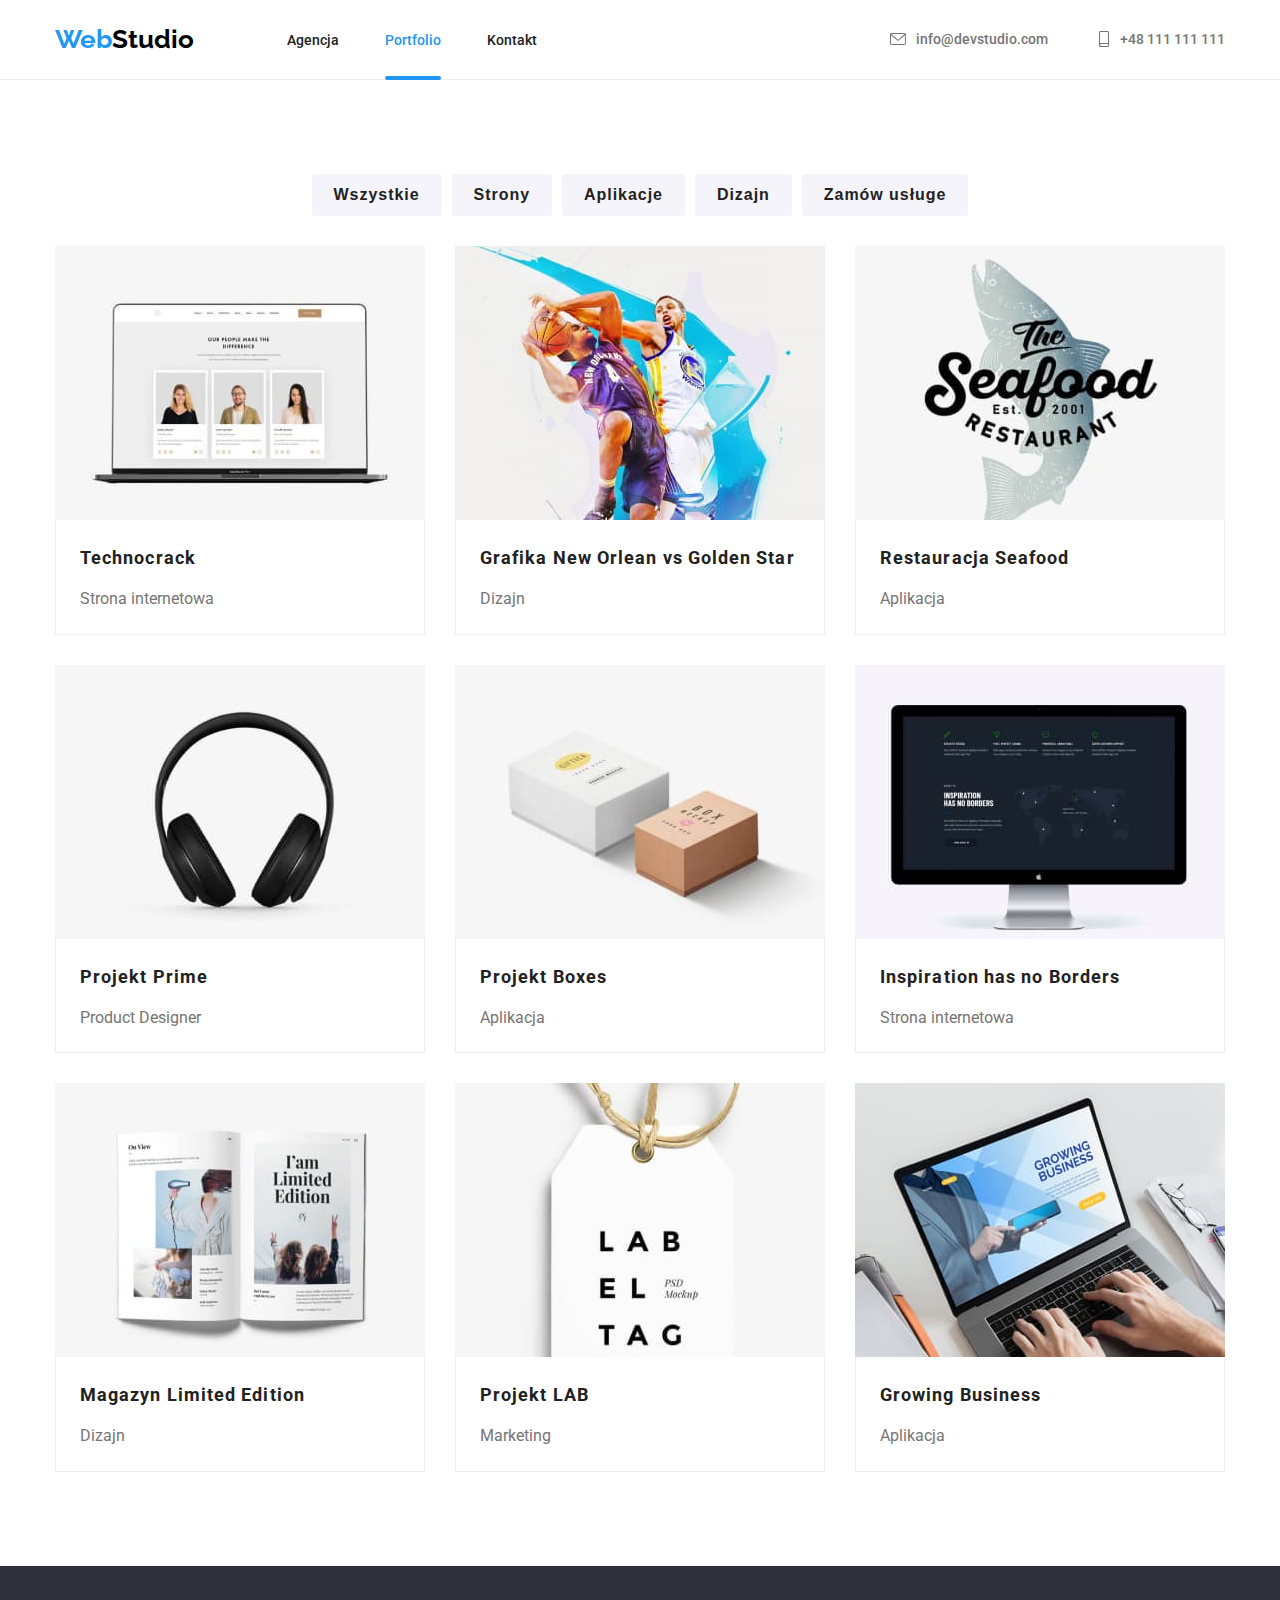
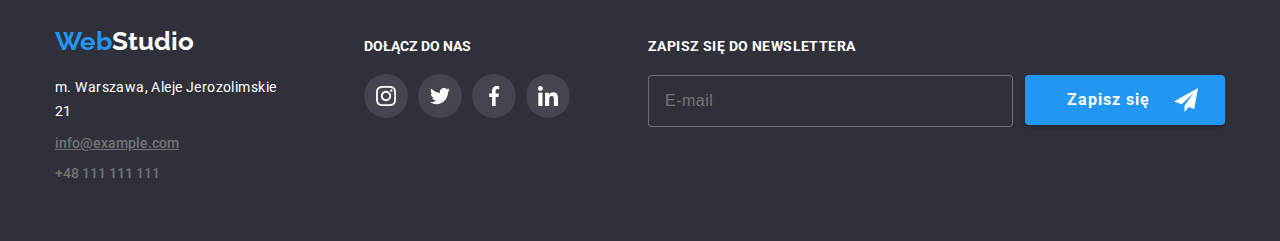
==== portfolio.html @ af30b218 "Frist_Commit" ====
<!DOCTYPE html>
<html lang="pl">
    <head>
        <meta charset="UTF-8" />
        <meta http-equiv="X-UA-Compatible" content="IE=edge" />
        <meta name="viewport" content="width=device-width, initial-scale=1.0" />
        <link
            rel="stylesheet"
            href="node_modules/modern-normalize/modern-normalize.css"
        />
        <link
            href="https://fonts.googleapis.com/css2?family=Raleway:wght@700&family=Roboto:wght@400;500;700;900&display=swap"
            rel="stylesheet"
        />
        <link rel="stylesheet" href="css/styles.css" />
        <title>Portfolio</title>
    </head>
    <body>
        <header class="header-wrapper">
            <div class="container">
                <nav class="nav-wrapper">
                    <a class="logo" href="index.html"
                        >Web<span class="log-dark">Studio</span></a
                    >
                    <ul class="nav-list">
                        <li>
                            <a class="nav-link" href="index.html">Agencja</a>
                        </li>
                        <li>
                            <a
                                class="nav-link link-current"
                                href="portfolio.html"
                                >Portfolio</a
                            >
                        </li>
                        <li><a class="nav-link" href="#">Kontakt</a></li>
                    </ul>
                </nav>
                <ul class="header-contact">
                    <li>
                        <a
                            class="link-contact"
                            href="mailto:info@devstudio.com"
                        >
                            <svg width="16" height="12">
                                <use
                                    href="./images/icons.svg#icon-envelope-4"
                                />
                            </svg>
                            info@devstudio.com</a
                        >
                    </li>
                    <li>
                        <a href="tel:+48111111111" class="link-contact">
                            <svg width="12" height="16">
                                <use
                                    href="./images/icons.svg#icon-smartphone-2"
                                />
                            </svg>
                            +48 111 111 111
                        </a>
                    </li>
                </ul>
            </div>
        </header>
        <main>
            <div class="container">
                <div class="cards-items">
                    <ul class="buttons">
                        <li>
                            <button type="button">Wszystkie</button>
                        </li>
                        <li>
                            <button type="button">Strony</button>
                        </li>
                        <li>
                            <button type="button">Aplikacje</button>
                        </li>
                        <li>
                            <button type="button">Dizajn</button>
                        </li>
                        <li>
                            <button type="button">Zamów usługe</button>
                        </li>
                    </ul>
                    <div>
                        <ul class="cards">
                            <li class="cards-box">
                                <div class="images-project">
                                    <img
                                        src="images/portfolio.1.jpg"
                                        alt="Zdjęcie przedstawia otwartego laptopa"
                                        width="370"
                                        height="294"
                                    />
                                    <div class="images-discription">
                                        <p>
                                            Technocrack jest popularną platformą
                                            wykorzystywaną do rozpowszechniania
                                            koronawirusa. Firmy wykorzystują tę
                                            platformę do celów szpiegowskich i
                                            ataków na niezabezpieczone serwery
                                            konkurencji
                                        </p>
                                    </div>
                                </div>
                                <div class="cards-description">
                                    <h2>Technocrack</h2>
                                    <p>Strona internetowa</p>
                                </div>
                            </li>
                            <li class="cards-box">
                                <div class="images-project">
                                    <img
                                        src="images/portfolio.2.jpg"
                                        alt="Zdjęcie przedstawia dwie osoby grające w koszykówkę"
                                        width="370"
                                        height="294"
                                    />
                                    <div class="images-discription">
                                        <p>
                                            Grafika New Orlean vs Golden Star
                                            jest popularną platformą
                                            wykorzystywaną do rozpowszechniania
                                            koronawirusa. Firmy wykorzystują tę
                                            platformę do celów szpiegowskich i
                                            ataków na niezabezpieczone serwery
                                            konkurencji
                                        </p>
                                    </div>
                                </div>
                                <div class="cards-description">
                                    <h2>Grafika New Orlean vs Golden Star</h2>
                                    <p>Dizajn</p>
                                </div>
                            </li>
                            <li class="cards-box">
                                <div class="images-project">
                                    <img
                                        src="images/portfolio.3.jpg"
                                        alt="Zdjęcie przedstawia dwie osoby grające w koszykówkę"
                                        width="370"
                                        height="294"
                                    />
                                    <div class="images-discription">
                                        <p>
                                            Restauracja Seafood jest popularną
                                            platformą wykorzystywaną do
                                            rozpowszechniania koronawirusa.
                                            Firmy wykorzystują tę platformę do
                                            celów szpiegowskich i ataków na
                                            niezabezpieczone serwery konkurencji
                                        </p>
                                    </div>
                                </div>
                                <div class="cards-description">
                                    <h2>Restauracja Seafood</h2>
                                    <p>Aplikacja</p>
                                </div>
                            </li>
                            <li class="cards-box">
                                <div class="images-project">
                                    <img
                                        src="images/portfolio.4.jpg"
                                        alt="Zdjęcie przedstawia dwie osoby grające w koszykówkę"
                                        width="370"
                                        height="294"
                                    />
                                    <div class="images-discription">
                                        <p>
                                            Projekt Prime jest popularną
                                            platformą wykorzystywaną do
                                            rozpowszechniania koronawirusa.
                                            Firmy wykorzystują tę platformę do
                                            celów szpiegowskich i ataków na
                                            niezabezpieczone serwery konkurencji
                                        </p>
                                    </div>
                                </div>
                                <div class="cards-description">
                                    <h2>Projekt Prime</h2>
                                    <p>Product Designer</p>
                                </div>
                            </li>
                            <li class="cards-box">
                                <div class="images-project">
                                    <img
                                        src="images/portfolio.5.jpg"
                                        alt="Zdjęcie przedstawia dwie osoby grające w koszykówkę"
                                        width="370"
                                        height="294"
                                    />
                                    <div class="images-discription">
                                        <p>
                                            Projekt Boxes jest popularną
                                            platformą wykorzystywaną do
                                            rozpowszechniania koronawirusa.
                                            Firmy wykorzystują tę platformę do
                                            celów szpiegowskich i ataków na
                                            niezabezpieczone serwery konkurencji
                                        </p>
                                    </div>
                                </div>
                                <div class="cards-description">
                                    <h2>Projekt Boxes</h2>
                                    <p>Aplikacja</p>
                                </div>
                            </li>
                            <li class="cards-box">
                                <div class="images-project">
                                    <img
                                        src="images/portfolio.6.jpg"
                                        alt="Zdjęcie przedstawia dwie osoby grające w koszykówkę"
                                        width="370"
                                        height="294"
                                    />
                                    <div class="images-discription">
                                        <p>
                                            Inspiration has no Borders jest
                                            popularną platformą wykorzystywaną
                                            do rozpowszechniania koronawirusa.
                                            Firmy wykorzystują tę platformę do
                                            celów szpiegowskich i ataków na
                                            niezabezpieczone serwery konkurencji
                                        </p>
                                    </div>
                                </div>
                                <div class="cards-description">
                                    <h2>Inspiration has no Borders</h2>
                                    <p>Strona internetowa</p>
                                </div>
                            </li>
                            <li class="cards-box">
                                <div class="images-project">
                                    <img
                                        src="images/portfolio.7.jpg"
                                        alt="Zdjęcie przedstawia dwie osoby grające w koszykówkę"
                                        width="370"
                                        height="294"
                                    />
                                    <div class="images-discription">
                                        <p>
                                            Magazyn Limited Edition jest
                                            popularną platformą wykorzystywaną
                                            do rozpowszechniania koronawirusa.
                                            Firmy wykorzystują tę platformę do
                                            celów szpiegowskich i ataków na
                                            niezabezpieczone serwery konkurencji
                                        </p>
                                    </div>
                                </div>
                                <div class="cards-description">
                                    <h2>Magazyn Limited Edition</h2>
                                    <p>Dizajn</p>
                                </div>
                            </li>
                            <li class="cards-box">
                                <div class="images-project">
                                    <img
                                        src="images/portfolio.8.jpg"
                                        alt="Zdjęcie przedstawia dwie osoby grające w koszykówkę"
                                        width="370"
                                        height="294"
                                    />
                                    <div class="images-discription">
                                        <p>
                                            Projekt LAB jest popularną platformą
                                            wykorzystywaną do rozpowszechniania
                                            koronawirusa. Firmy wykorzystują tę
                                            platformę do celów szpiegowskich i
                                            ataków na niezabezpieczone serwery
                                            konkurencji
                                        </p>
                                    </div>
                                </div>
                                <div class="cards-description">
                                    <h2>Projekt LAB</h2>
                                    <p>Marketing</p>
                                </div>
                            </li>
                            <li class="cards-box">
                                <div class="images-project">
                                    <img
                                        src="images/portfolio.9.jpg"
                                        alt="Zdjęcie przedstawia dwie osoby grające w koszykówkę"
                                        width="370"
                                        height="294"
                                    />
                                    <div class="images-discription">
                                        <p>
                                            Growing Business jest popularną
                                            platformą wykorzystywaną do
                                            rozpowszechniania koronawirusa.
                                            Firmy wykorzystują tę platformę do
                                            celów szpiegowskich i ataków na
                                            niezabezpieczone serwery konkurencji
                                        </p>
                                    </div>
                                </div>
                                <div class="cards-description">
                                    <h2>Growing Business</h2>
                                    <p>Aplikacja</p>
                                </div>
                            </li>
                        </ul>
                    </div>
                </div>
            </div>
        </main>
        <footer class="footer-section">
            <div class="container">
                <div class="footer-look">
                    <a href="#" class="logo" href="index.html"
                        >Web<span class="log-bright">Studio</span></a
                    >
                    <address>
                        <ul>
                            <li>
                                <a
                                    class="adress-style"
                                    href="https://goo.gl/maps/EmtP7q1ZZn8QGGQb9"
                                    target="_blank"
                                    >m. Warszawa, Aleje Jerozolimskie 21</a
                                >
                            </li>
                            <li>
                                <a
                                    class="mail-class"
                                    href="mailto:info@example.com"
                                    >info@example.com</a
                                >
                            </li>
                            <li>
                                <a
                                    href="#"
                                    class="link-contact"
                                    href="tel:+48111111111"
                                    >+48 111 111 111</a
                                >
                            </li>
                        </ul>
                    </address>
                </div>
                <div class="footer-social">
                    <p>DOŁĄCZ DO NAS</p>
                    <div>
                        <a href="#" class="footer-social-svg">
                            <svg width="20" height="20">
                                <use
                                    href="./images/icons.svg#icon-instagram-2"
                                />
                            </svg>
                        </a>
                        <a href="#" class="footer-social-svg">
                            <svg width="20" height="20">
                                <use href="./images/icons.svg#icon-twitter-1" />
                            </svg>
                        </a>
                        <a href="#" class="footer-social-svg">
                            <svg width="20" height="20">
                                <use
                                    href="./images/icons.svg#icon-facebook-1"
                                />
                            </svg>
                        </a>
                        <a href="#" class="footer-social-svg">
                            <svg width="20" height="20">
                                <use
                                    href="./images/icons.svg#icon-linkedin-1"
                                />
                            </svg>
                        </a>
                    </div>
                </div>
                <form class="footer-form">
                    <label for="email" class="footer-label">
                        Zapisz się do newslettera
                    </label>
                    <div class="footer-input-look">
                        <input
                            class="footer-input"
                            type="email"
                            name="email"
                            placeholder="E-mail"
                        />
                        <button class="button-newsletter" type="submit">
                            <p>Zapisz się</p>
                            <svg width="24" height="24">
                                <use href="./images/icons.svg#icon-icon-send" />
                            </svg>
                        </button>
                    </div>
                </form>
            </div>
        </footer>
    </body>
</html>
---- css/styles.css ----
/* GLOBAL STYLES */
:root {
    --main-color: #212121;
    --main-bright-color: #ffffff;
    --text-color: #757575;
    --style-color: #2196f3;
    --style-color2: #eeeeee;
    --black: #000000;
    --style-color3: #f5f4fa;
    --white: #ffffff;
    --second-background-color: #2f303a;
    --ttry: #ececec;
}
*,
*::before,
*::after {
    box-sizing: border-box;
}
h1,
h2,
h3,
h4,
h5,
h6,
ul,
p {
    margin: 0;
    padding: 0;
}
body {
    font-family: 'Roboto', sans-serif;
    color: var(--main-color);
    margin: 0;
}
.container {
    width: 1200px;
    padding: 0 15px;
    margin: 0 auto;
}
.section {
    padding: 94px 0;
}
img {
    vertical-align: middle;
}
ul {
    list-style-type: none;
    margin: 0;
    padding: 0;
}
.visually-hidden {
    position: absolute;
    width: 1px;
    height: 1px;
    margin: -1px;
    border: 0;
    padding: 0;

    white-space: nowrap;
    clip-path: inset(100%);
    clip: rect(0 0 0 0);
    overflow: hidden;
}
.is-hidden {
    pointer-events: none;
    visibility: hidden;
    opacity: 0;
    transform: translateX(-50%) translateY(-50%) scale(0) rotate(0deg)
        skew(40deg, 40deg);
}
.link-contact {
    color: var(--text-color);
    font-weight: 500;
    cursor: pointer;
    font-size: 14px;
    text-decoration: none;
    display: flex;
    align-items: center;
    gap: 10px;
    fill: currentColor;
    transition-duration: 250ms;
    transition-timing-function: cubic-bezier(0.4, 0, 0.2, 1);
}
.link-contact:hover,
.link-contact:focus,
.link-contact:active {
    color: var(--style-color);
    fill: var(--style-color);
}
/*-----Heder-----*/
.logo {
    font-family: 'Raleway';
    font-weight: 700;
    font-size: 26px;
    color: var(--style-color);
    margin-right: 93px;
    text-decoration: none;
}
.log-dark {
    color: #000000;
}
.header-wrapper {
    position: relative;
    border-bottom: 1px solid #ececec;
    padding-top: 24px;
    padding-bottom: 25px;
}
.header-contact {
    display: flex;
    align-items: center;
    gap: 50px;
}

.header-wrapper nav {
    display: flex;
    align-items: center;
}
.header-wrapper .container {
    display: flex;
    justify-content: space-between;
    align-items: center;
}
.nav-wrapper {
    display: flex;
    justify-content: space-between;
}
.nav-list {
    display: flex;
    justify-content: space-between;
    gap: 46px;
}
.nav-wrapper + div {
    display: flex;
    gap: 50px;
}
.nav-link {
    font-size: 14px;
    position: relative;
    font-weight: 500;
    line-height: 16px;
    color: var(--main-color);
    list-style-type: none;
    text-decoration: none;
    transition-duration: 250ms;
    transition-timing-function: cubic-bezier(0.4, 0, 0.2, 1);
}
.nav-link:hover::after {
    content: '';
    position: absolute;
    top: 44px;
    left: 0px;
    width: 100%;
    height: 4px;
    background-color: var(--style-color);
    border-radius: 2px;
}
.nav-link:hover .link-current {
    color: var(--style-color);
    font-weight: 500;
    text-decoration: none;
}
.link-current {
    color: var(--style-color);
    font-weight: 500;
    text-decoration: none;
}
.link-current:after {
    content: '';
    position: absolute;
    top: 44px;
    left: 0px;
    width: 100%;
    height: 4px;
    background-color: var(--style-color);
    border-radius: 2px;
}
.nav-link:hover,
.nav-link:focus {
    color: var(--style-color);
}

/*-----MAIN-INDEX-----*/
.dark-back {
    background-color: var(--second-background-color);
    padding-top: 200px;
    padding-bottom: 200px;
    display: flex;
    justify-content: center;
    align-items: center;
    background-image: linear-gradient(
            to right,
            rgba(47, 48, 58, 0.4),
            rgba(47, 48, 58, 0.4)
        ),
        url(../images/back-ground-1.jpg);
    background-size: auto;
    background-repeat: no-repeat;
    background-position: center center;
    fill-opacity: 0.6;
    margin: 0 auto;
}
.first-section {
    color: var(--main-bright-color);
    text-align: center;
    width: 700px;
}
.title-clas {
    font-weight: 900;
    font-size: 44px;
    line-height: 1.4em;
    text-align: center;
    letter-spacing: 0.06em;
    text-transform: uppercase;
    line-height: 1.3636;
}
.first-section > button {
    font-family: 'Roboto', sans-serif;
    box-sizing: border-box;
    width: 200px;
    height: 50px;
    border-radius: 5px;
    border: 0px;
    background-color: var(--style-color);
    color: var(--main-bright-color);
    margin-top: 30px;
    cursor: pointer;
    font-weight: 700;
    letter-spacing: 0.06em;
    box-shadow: 0px 4px 4px 0px #00000026;
}
.backdrop {
    position: fixed;
    left: 0;
    top: 0;
    width: 100%;
    height: 100%;
    background-color: #00000033;
    transition-duration: 1.5s;
    transition-timing-function: ease-in-out;
}
.modal {
    position: fixed;
    top: 50%;
    left: 50%;
    width: 528px;
    min-height: 581px;
    background-color: var(--main-bright-color);
    box-shadow: 0px 1px 3px rgb(0 0 0 / 12%), 0px 1px 1px rgb(0 0 0 / 14%),
        0px 2px 1px rgb(0 0 0 / 20%);
    border-radius: 4px;
    transform: translate(-50%, -50%) scale(1);
}

.modal-bnt {
    position: absolute;
    top: 8px;
    right: 8px;
    width: 30px;
    height: 30px;
    border: 1px solid rgba(0, 0, 0, 0.1);
    background-color: var(--brand-color-white);
    border-radius: 50%;
    cursor: pointer;
    display: flex;
    justify-content: center;
    align-items: center;
}

.class-size {
    margin-top: -94px;
}
.our-strengths-svg {
    border-radius: 4px;
    width: 270px;
    height: 120px;
    display: flex;
    justify-content: center;
    align-items: center;
    background-color: var(--style-color3);
    margin-bottom: 30px;
}
.our-strengths {
    display: flex;
    gap: 30px;
}
.our-strengths > li > h3 {
    font-style: normal;
    font-weight: 700;
    font-size: 14px;
    letter-spacing: 0.03em;
    text-transform: uppercase;
    color: var(--main-color);
    margin-bottom: 10px;
}
.our-strengths > li > p {
    line-height: 1.7;
    color: var(--text-color);
}
.third-section {
    background-color: var(--style-color3);
    margin-bottom: 0;
}

.h2-tittle {
    font-weight: 700;
    font-size: 36px;
    line-height: 1.16;
    text-align: center;
    letter-spacing: 0.03em;

    color: var(--main-color);
    padding-bottom: 50px;
}
.ul-pictures {
    display: flex;
    justify-content: center;
    gap: 30px;
}
.img-look {
    position: relative;
}
.img-look > .img-text {
    display: flex;
    justify-content: center;
    align-items: center;
    background-color: rgba(47, 48, 58, 0.8);
    color: var(--main-bright-color);
    text-transform: uppercase;
    font-size: 14px;
    font-weight: 700;
    padding: 27px 0;
    width: 370px;
    position: absolute;
    bottom: 0;
}

.employess {
    display: flex;
    flex-wrap: nowrap;
    gap: 30px;
}
.employess > li {
    justify-content: center;
    background-color: var(--main-bright-color);
    border-radius: 4px;
}
.employess > li > h3 {
    padding: 30px 99px 5px 99px;
    font-weight: 500;
    font-size: 16px;
}
.employess > li > p {
    padding-bottom: 16px;
    font-size: 16px;
    color: var(--text-color);
    display: flex;
    justify-content: center;
}
.employess-box {
    box-shadow: 0px 2px 1px 0px #00000033, 0px 1px 1px 0px #00000024,
        0px 1px 3px 0px #0000001f;
}
.social-svg {
    display: flex;
    justify-content: center;
    align-items: center;
    gap: 10px;
    padding-bottom: 16px;
    fill: currentColor;
}
.social-svg-look {
    display: flex;
    justify-content: center;
    align-items: center;
    width: 44px;
    height: 44px;
    fill: #afb1b8;
    border-radius: 50%;
    transition-duration: 250ms;
    transition-timing-function: cubic-bezier(0.4, 0, 0.2, 1);
}

.social-svg-look:hover,
.social-svg-look:focus {
    fill: white;
    background-color: var(--style-color);
}

.our-customers {
    display: flex;
    fill: #afb1b8;
    justify-content: center;
    gap: 30px;
    fill: var(--text-color);
}
.our-customers-back:hover,
.our-customers-back:focus {
    fill: var(--style-color);
    border-color: var(--style-color);
}

.our-customers-back {
    display: flex;
    justify-content: center;
    align-items: center;
    padding: 5px;
    border: 1px solid #afb1b8;
    border-radius: 5px;
    width: 170px;
    height: 92px;
    fill: var(--text-color);
    transition-duration: 250ms;
    transition-timing-function: cubic-bezier(0.4, 0, 0.2, 1);
}

/*-----MAIN-PORTFOLIO */
.buttons {
    display: flex;
    justify-content: center;
    font-family: 'Roboto', sans-serif;
}
.buttons > li > button {
    font-weight: 700;
    font-size: 16px;
    line-height: 1.88;
    letter-spacing: 0.06em;
    color: var(--main-color);
    background-color: var(--style-color3);
    cursor: pointer;
    border: none;
    padding: 6px 22px;
    border-radius: 4px;
    margin: 0 5px 30px 5px;
    transition-duration: 250ms;
    transition-timing-function: cubic-bezier(0.4, 0, 0.2, 1);
}
.buttons > li > button:hover,
.buttons > li > button:focus {
    color: var(--main-bright-color);
    background-color: var(--style-color);
    box-shadow: 0px 2px 2px 0px #0000001f, 0px 1px 2px 0px #00000014,
        0px 3px 1px 0px #0000001a;
}

.buttons-set {
    display: flex;
    flex-wrap: wrap;
    gap: 6px;
    justify-content: center;
}

.cards {
    display: flex;
    flex-wrap: wrap;
    gap: 30px;
}

.cards > li > .cards-description {
    border-bottom: 1px solid #eeeeee;
    border-right: 1px solid #eeeeee;
    border-left: 1px solid #eeeeee;
    z-index: 3;
}
.cards > li > div > h2 {
    padding: 20px 24px 4px 24px;
    font-weight: 700;
    font-size: 18px;
    line-height: 2;
    letter-spacing: 0.06em;
}
.cards > li > div > p {
    font-size: 16px;
    line-height: 1.85;
    color: var(--text-color);
    margin: 4px 4px 20px 24px;
}

.cards-box:hover {
    box-shadow: 1px 4px 6px 0px #00000029, 0px 4px 4px 0px #0000000f,
        0px 1px 1px 0px #0000001f;
    cursor: pointer;
}
.cards-box:hover .images-discription {
    transform: translateY(0);
}
.images-project {
    position: relative;
    width: 370px;
    height: 274px;
    overflow: hidden;
}
.images-discription {
    position: absolute;
    display: flex;
    align-items: center;
    background-color: rgba(33, 150, 243, 0.9);
    transform: translateY(100%);
    transition-property: transform;
    transition-duration: 250ms;
    transition-timing-function: cubic-bezier(0.4, 0, 0.2, 1);
    top: 0;
    left: 0;
    padding: 49px 45px 49px 24px;
    width: 100%;
    height: 294px;
    color: var(--main-bright-color);
    font-size: 18px;
    line-height: 1.5;
    letter-spacing: 0.03em;
    text-align: left;
}

.cards-items {
    margin-top: 94px;
    margin-bottom: 94px;
}

/*-----FOOTER-----*/
.footer-section > .container {
    display: flex;
}
.footer-section {
    background-color: var(--second-background-color);
    padding: 60px 0;
}
.footer-look {
    display: flex;
    flex-direction: column;
}
.footer-section address {
    font-style: normal;
}
.footer-section ul {
    margin-top: 20px;
    display: flex;
    flex-direction: column;
    gap: 9px;
}
.adress-style {
    font-size: 14px;
    line-height: 1.7;
    letter-spacing: 0.03em;
    color: var(--main-bright-color);
    text-decoration: none;
}
.log-bright {
    color: var(--main-bright-color);
}
.mail-class {
    font-size: 14px;
    color: var(--text-color);
    text-decoration: underline;
    font-weight: 500;
    line-height: 1.7;
    transition-duration: 250ms;
    transition-timing-function: cubic-bezier(0.4, 0, 0.2, 1);
}
.mail-class:hover,
.mail-class:focus {
    color: var(--style-color);
}
.footer-social {
    margin-left: 70px;
    margin-top: 12px;
}
.footer-social > div {
    display: flex;
    justify-content: flex-start;
    gap: 10px;
    align-items: flex-start;
}
.footer-social > p {
    font-size: 14px;
    font-weight: 700;
    text-transform: uppercase;
    margin-bottom: 20px;
    color: var(--main-bright-color);
}
.footer-social-svg {
    display: flex;
    justify-content: center;
    align-items: center;
    width: 44px;
    height: 44px;
    fill: var(--main-bright-color);
    border-radius: 50%;
    background: rgba(255, 255, 255, 0.1);
    transition-duration: 250ms;
    transition-timing-function: cubic-bezier(0.4, 0, 0.2, 1);
}
.footer-social-svg:hover,
.footer-social-svg:focus {
    background: var(--style-color);
}
.footer-form {
    margin-left: 78px;
    position: relative;
    top: 11px;
}
.footer-label {
    display: flex;
    padding-bottom: 20px;
    color: var(--main-bright-color);
    font-weight: 700;
    font-size: 14px;
    line-height: 1.3;
    letter-spacing: 0.03em;
    text-transform: uppercase;
}
.button-newsletter {
    display: flex;
    padding-left: 42px;
    padding-right: 8px;
    align-items: center;
    gap: 24px;
    fill: var(--main-bright-color);

    width: 200px;
    height: 50px;
    border: 0px;
    margin-left: 12px;
    background: var(--style-color);
    box-shadow: 0px 4px 4px rgba(0, 0, 0, 0.15);
    border-radius: 4px;
    color: var(--main-bright-color);
    font-family: Roboto;
    font-size: 16px;
    font-weight: 700;
    line-height: 1.9;
    letter-spacing: 0.06em;
    text-align: center;
}
.footer-input {
    font-size: 16px;
    font-weight: 500;
    line-height: 1.25;
    letter-spacing: 0.03em;
    text-align: left;
    color: var(--main-bright-color);
    border: 1px solid #ffffff4d;
    background: var(--second-background-color);
    border-radius: 4px;
    padding: 15px 140px 15px 16px;
    outline: none;
}
.footer-input-look {
    display: flex;
}
/*-----MODAL-----*/
.modal-form {
    display: flex;
    flex-direction: column;
    padding: 12px 40px 31px 40px;
    background-color: inherit;
}
.modal-h3 {
    padding: 40px 40px 0px 40px;
    font-size: 20px;
    font-weight: 700;
    line-height: 23px;
    letter-spacing: 0.03em;
    text-align: center;
}
.modal-label {
    font-size: 12px;
    line-height: 14px;
    letter-spacing: 0.01em;
    text-align: left;
    color: var(--text-color);
    margin-bottom: 4px;
    margin-top: 10px;
}

.modal-input {
    width: 100%;
    font-size: 12px;
    height: 40px;
    border: 1px solid rgba(33, 33, 33, 0.2);
    border-radius: 4px;
    padding: 14px 0 14px 42px;
    transition-duration: 250ms;
    transition-timing-function: cubic-bezier(0.4, 0, 0.2, 1);
}
.input-wrapper {
    position: relative;
}

.modal-textarea {
    width: 448px;
    height: 120px;
    border: 1px solid rgba(33, 33, 33, 0.2);
    border-radius: 4px;
    margin-bottom: 20px;
    color: #75757580;
    padding: 12px 16px 12px 16px;
    outline: none;
    font-size: 12px;
    font-weight: 400;
    letter-spacing: 0.01em;
    text-align: left;
    transition-duration: 250ms;
    transition-timing-function: cubic-bezier(0.4, 0, 0.2, 1);
}
.modal-textarea:focus {
    border-color: var(--style-color);
}
.modal-button {
    width: 200px;
    height: 50px;
    box-shadow: 0px 4px 4px rgba(0, 0, 0, 0.15);
    border-radius: 4px;
    background-color: var(--style-color);
    margin: 0 auto;
    border: 0px;
    color: var(--main-bright-color);
    font-family: Roboto;
    font-size: 16px;
    font-weight: 700;
    line-height: 1.9;
    letter-spacing: 0.06em;
}
.terms {
    display: flex;
    align-items: center;
    justify-content: center;
    gap: 8px;
    margin-bottom: 30px;
    color: var(--text-color);
    font-size: 14px;
    line-height: 1.7;
    letter-spacing: 0.03em;
}
.custom-checkbox {
    display: none;
}
.checkbox-border {
    position: relative;
    border: 1px solid #212121;
    width: 16px;
    height: 15px;
    border-radius: 2px;
}
.custom-svg {
    position: absolute;
    top: -1px;
    left: -1px;
    opacity: 0;
    cursor: pointer;
    transition-duration: 250ms;
    transition-timing-function: cubic-bezier(0.4, 0, 0.2, 1);
}
.custom-checkbox:checked + .checkbox-border {
    border-color: var(--style-color);
}
.custom-checkbox:checked + .checkbox-border > .custom-svg {
    opacity: 1;
}

.modal-input:focus {
    border-color: var(--style-color);
    outline: none;
    transition-duration: 250ms;
    transition-timing-function: cubic-bezier(0.4, 0, 0.2, 1);
}
.modal-input:focus + svg {
    fill: var(--style-color);
    transition-duration: 250ms;
    transition-timing-function: cubic-bezier(0.4, 0, 0.2, 1);
}
.input-wrapper > svg {
    position: absolute;
    top: 11px;
    left: 12px;
}

.terms-link {
    color: var(--style-color);
}
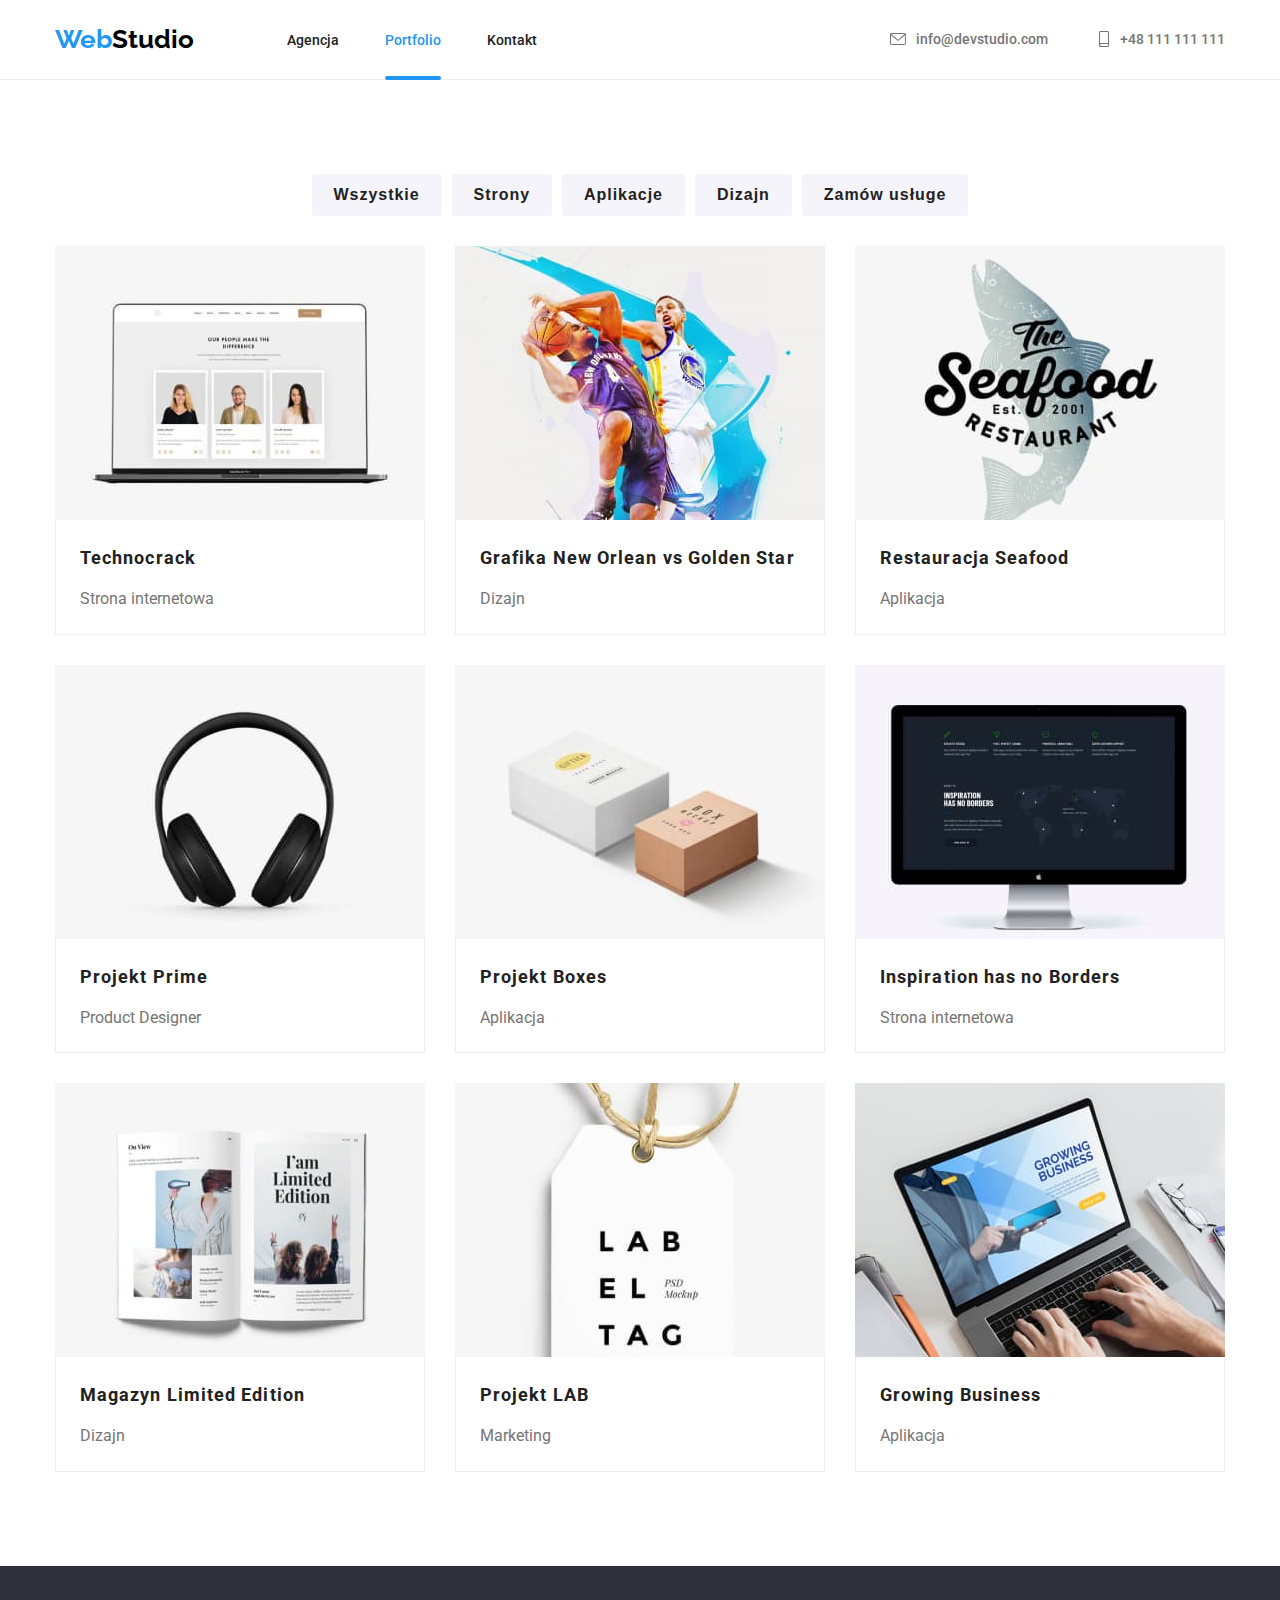
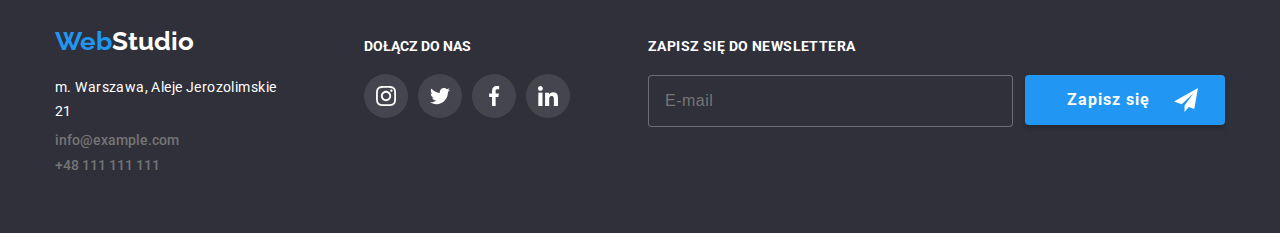
==== commit 7fc5a161: "changes classnames portfolio" ====
--- a/portfolio.html
+++ b/portfolio.html
@@ -16,30 +16,32 @@
         <title>Portfolio</title>
     </head>
     <body>
-        <header class="header-wrapper">
+        <header class="header">
             <div class="container">
-                <nav class="nav-wrapper">
+                <nav class="nav">
                     <a class="logo" href="index.html"
-                        >Web<span class="log-dark">Studio</span></a
+                        >Web<span class="logo__studio--dark">Studio</span></a
                     >
-                    <ul class="nav-list">
-                        <li>
-                            <a class="nav-link" href="index.html">Agencja</a>
+                    <ul class="nav__list">
+                        <li>
+                            <a class="nav__link" href="index.html">Agencja</a>
                         </li>
                         <li>
                             <a
-                                class="nav-link link-current"
                                 href="portfolio.html"
+                                class="nav__link nav__link--active"
                                 >Portfolio</a
                             >
                         </li>
-                        <li><a class="nav-link" href="#">Kontakt</a></li>
+                        <li>
+                            <a href="#" class="nav__link">Kontakt</a>
+                        </li>
                     </ul>
                 </nav>
-                <ul class="header-contact">
+                <ul class="contacts">
                     <li>
                         <a
-                            class="link-contact"
+                            class="contacts__link"
                             href="mailto:info@devstudio.com"
                         >
                             <svg width="16" height="12">
@@ -51,7 +53,7 @@
                         >
                     </li>
                     <li>
-                        <a href="tel:+48111111111" class="link-contact">
+                        <a href="tel:+48111111111" class="contacts__link">
                             <svg width="12" height="16">
                                 <use
                                     href="./images/icons.svg#icon-smartphone-2"
@@ -65,35 +67,45 @@
         </header>
         <main>
             <div class="container">
-                <div class="cards-items">
-                    <ul class="buttons">
-                        <li>
-                            <button type="button">Wszystkie</button>
-                        </li>
-                        <li>
-                            <button type="button">Strony</button>
-                        </li>
-                        <li>
-                            <button type="button">Aplikacje</button>
-                        </li>
-                        <li>
-                            <button type="button">Dizajn</button>
-                        </li>
-                        <li>
-                            <button type="button">Zamów usługe</button>
+                <div class="projects">
+                    <ul class="projects__btns-list">
+                        <li>
+                            <button type="button" class="projects__btn">
+                                Wszystkie
+                            </button>
+                        </li>
+                        <li>
+                            <button type="button" class="projects__btn">
+                                Strony
+                            </button>
+                        </li>
+                        <li>
+                            <button type="button" class="projects__btn">
+                                Aplikacje
+                            </button>
+                        </li>
+                        <li>
+                            <button type="button" class="projects__btn">
+                                Dizajn
+                            </button>
+                        </li>
+                        <li>
+                            <button type="button" class="projects__btn">
+                                Zamów usługe
+                            </button>
                         </li>
                     </ul>
                     <div>
-                        <ul class="cards">
-                            <li class="cards-box">
-                                <div class="images-project">
+                        <ul class="projects__items-list">
+                            <li class="projects__item">
+                                <div class="projects__pictures">
                                     <img
                                         src="images/portfolio.1.jpg"
                                         alt="Zdjęcie przedstawia otwartego laptopa"
                                         width="370"
                                         height="294"
                                     />
-                                    <div class="images-discription">
+                                    <div class="projects__description-hidden">
                                         <p>
                                             Technocrack jest popularną platformą
                                             wykorzystywaną do rozpowszechniania
@@ -104,20 +116,22 @@
                                         </p>
                                     </div>
                                 </div>
-                                <div class="cards-description">
-                                    <h2>Technocrack</h2>
-                                    <p>Strona internetowa</p>
-                                </div>
-                            </li>
-                            <li class="cards-box">
-                                <div class="images-project">
+                                <div class="projects__description-box">
+                                    <h2 class="projects__title">Technocrack</h2>
+                                    <p class="projects__subtitles">
+                                        Strona internetowa
+                                    </p>
+                                </div>
+                            </li>
+                            <li class="projects__item">
+                                <div class="projects__pictures">
                                     <img
                                         src="images/portfolio.2.jpg"
                                         alt="Zdjęcie przedstawia dwie osoby grające w koszykówkę"
                                         width="370"
                                         height="294"
                                     />
-                                    <div class="images-discription">
+                                    <div class="projects__description-hidden">
                                         <p>
                                             Grafika New Orlean vs Golden Star
                                             jest popularną platformą
@@ -129,20 +143,22 @@
                                         </p>
                                     </div>
                                 </div>
-                                <div class="cards-description">
-                                    <h2>Grafika New Orlean vs Golden Star</h2>
-                                    <p>Dizajn</p>
-                                </div>
-                            </li>
-                            <li class="cards-box">
-                                <div class="images-project">
+                                <div class="projects__description-box">
+                                    <h2 class="projects__title">
+                                        Grafika New Orlean vs Golden Star
+                                    </h2>
+                                    <p class="projects__subtitles">Dizajn</p>
+                                </div>
+                            </li>
+                            <li class="projects__item">
+                                <div class="projects__pictures">
                                     <img
                                         src="images/portfolio.3.jpg"
                                         alt="Zdjęcie przedstawia dwie osoby grające w koszykówkę"
                                         width="370"
                                         height="294"
                                     />
-                                    <div class="images-discription">
+                                    <div class="projects__description-hidden">
                                         <p>
                                             Restauracja Seafood jest popularną
                                             platformą wykorzystywaną do
@@ -153,20 +169,22 @@
                                         </p>
                                     </div>
                                 </div>
-                                <div class="cards-description">
-                                    <h2>Restauracja Seafood</h2>
-                                    <p>Aplikacja</p>
-                                </div>
-                            </li>
-                            <li class="cards-box">
-                                <div class="images-project">
+                                <div class="projects__description-box">
+                                    <h2 class="projects__title">
+                                        Restauracja Seafood
+                                    </h2>
+                                    <p class="projects__subtitles">Aplikacja</p>
+                                </div>
+                            </li>
+                            <li class="projects__item">
+                                <div class="projects__pictures">
                                     <img
                                         src="images/portfolio.4.jpg"
                                         alt="Zdjęcie przedstawia dwie osoby grające w koszykówkę"
                                         width="370"
                                         height="294"
                                     />
-                                    <div class="images-discription">
+                                    <div class="projects__description-hidden">
                                         <p>
                                             Projekt Prime jest popularną
                                             platformą wykorzystywaną do
@@ -177,20 +195,24 @@
                                         </p>
                                     </div>
                                 </div>
-                                <div class="cards-description">
-                                    <h2>Projekt Prime</h2>
-                                    <p>Product Designer</p>
-                                </div>
-                            </li>
-                            <li class="cards-box">
-                                <div class="images-project">
+                                <div class="projects__description-box">
+                                    <h2 class="projects__title">
+                                        Projekt Prime
+                                    </h2>
+                                    <p class="projects__subtitles">
+                                        Product Designer
+                                    </p>
+                                </div>
+                            </li>
+                            <li class="projects__item">
+                                <div class="projects__pictures">
                                     <img
                                         src="images/portfolio.5.jpg"
                                         alt="Zdjęcie przedstawia dwie osoby grające w koszykówkę"
                                         width="370"
                                         height="294"
                                     />
-                                    <div class="images-discription">
+                                    <div class="projects__description-hidden">
                                         <p>
                                             Projekt Boxes jest popularną
                                             platformą wykorzystywaną do
@@ -201,20 +223,22 @@
                                         </p>
                                     </div>
                                 </div>
-                                <div class="cards-description">
-                                    <h2>Projekt Boxes</h2>
-                                    <p>Aplikacja</p>
-                                </div>
-                            </li>
-                            <li class="cards-box">
-                                <div class="images-project">
+                                <div class="projects__description-box">
+                                    <h2 class="projects__title">
+                                        Projekt Boxes
+                                    </h2>
+                                    <p class="projects__subtitles">Aplikacja</p>
+                                </div>
+                            </li>
+                            <li class="projects__item">
+                                <div class="projects__pictures">
                                     <img
                                         src="images/portfolio.6.jpg"
                                         alt="Zdjęcie przedstawia dwie osoby grające w koszykówkę"
                                         width="370"
                                         height="294"
                                     />
-                                    <div class="images-discription">
+                                    <div class="projects__description-hidden">
                                         <p>
                                             Inspiration has no Borders jest
                                             popularną platformą wykorzystywaną
@@ -225,20 +249,24 @@
                                         </p>
                                     </div>
                                 </div>
-                                <div class="cards-description">
-                                    <h2>Inspiration has no Borders</h2>
-                                    <p>Strona internetowa</p>
-                                </div>
-                            </li>
-                            <li class="cards-box">
-                                <div class="images-project">
+                                <div class="projects__description-box">
+                                    <h2 class="projects__title">
+                                        Inspiration has no Borders
+                                    </h2>
+                                    <p class="projects__subtitles">
+                                        Strona internetowa
+                                    </p>
+                                </div>
+                            </li>
+                            <li class="projects__item">
+                                <div class="projects__pictures">
                                     <img
                                         src="images/portfolio.7.jpg"
                                         alt="Zdjęcie przedstawia dwie osoby grające w koszykówkę"
                                         width="370"
                                         height="294"
                                     />
-                                    <div class="images-discription">
+                                    <div class="projects__description-hidden">
                                         <p>
                                             Magazyn Limited Edition jest
                                             popularną platformą wykorzystywaną
@@ -249,20 +277,22 @@
                                         </p>
                                     </div>
                                 </div>
-                                <div class="cards-description">
-                                    <h2>Magazyn Limited Edition</h2>
-                                    <p>Dizajn</p>
-                                </div>
-                            </li>
-                            <li class="cards-box">
-                                <div class="images-project">
+                                <div class="projects__description-box">
+                                    <h2 class="projects__title">
+                                        Magazyn Limited Edition
+                                    </h2>
+                                    <p class="projects__subtitles">Dizajn</p>
+                                </div>
+                            </li>
+                            <li class="projects__item">
+                                <div class="projects__pictures">
                                     <img
                                         src="images/portfolio.8.jpg"
                                         alt="Zdjęcie przedstawia dwie osoby grające w koszykówkę"
                                         width="370"
                                         height="294"
                                     />
-                                    <div class="images-discription">
+                                    <div class="projects__description-hidden">
                                         <p>
                                             Projekt LAB jest popularną platformą
                                             wykorzystywaną do rozpowszechniania
@@ -273,20 +303,20 @@
                                         </p>
                                     </div>
                                 </div>
-                                <div class="cards-description">
-                                    <h2>Projekt LAB</h2>
-                                    <p>Marketing</p>
-                                </div>
-                            </li>
-                            <li class="cards-box">
-                                <div class="images-project">
+                                <div class="projects__description-box">
+                                    <h2 class="projects__title">Projekt LAB</h2>
+                                    <p class="projects__subtitles">Marketing</p>
+                                </div>
+                            </li>
+                            <li class="projects__item">
+                                <div class="projects__pictures">
                                     <img
                                         src="images/portfolio.9.jpg"
                                         alt="Zdjęcie przedstawia dwie osoby grające w koszykówkę"
                                         width="370"
                                         height="294"
                                     />
-                                    <div class="images-discription">
+                                    <div class="projects__description-hidden">
                                         <p>
                                             Growing Business jest popularną
                                             platformą wykorzystywaną do
@@ -297,9 +327,11 @@
                                         </p>
                                     </div>
                                 </div>
-                                <div class="cards-description">
-                                    <h2>Growing Business</h2>
-                                    <p>Aplikacja</p>
+                                <div class="projects__description-box">
+                                    <h2 class="projects__title">
+                                        Growing Business
+                                    </h2>
+                                    <p class="projects__subtitles">Aplikacja</p>
                                 </div>
                             </li>
                         </ul>
@@ -309,15 +341,15 @@
         </main>
         <footer class="footer-section">
             <div class="container">
-                <div class="footer-look">
+                <div class="footer-section__wrapper">
                     <a href="#" class="logo" href="index.html"
-                        >Web<span class="log-bright">Studio</span></a
+                        >Web<span class="logo_studio--bright">Studio</span></a
                     >
-                    <address>
-                        <ul>
+                    <address class="footer-section__address">
+                        <ul class="footer-section__list">
                             <li>
                                 <a
-                                    class="adress-style"
+                                    class="footer-section__location"
                                     href="https://goo.gl/maps/EmtP7q1ZZn8QGGQb9"
                                     target="_blank"
                                     >m. Warszawa, Aleje Jerozolimskie 21</a
@@ -325,7 +357,7 @@
                             </li>
                             <li>
                                 <a
-                                    class="mail-class"
+                                    class="footer-section__contacts-link"
                                     href="mailto:info@example.com"
                                     >info@example.com</a
                                 >
@@ -333,7 +365,7 @@
                             <li>
                                 <a
                                     href="#"
-                                    class="link-contact"
+                                    class="footer-section__contacts-link"
                                     href="tel:+48111111111"
                                     >+48 111 111 111</a
                                 >
@@ -341,29 +373,29 @@
                         </ul>
                     </address>
                 </div>
-                <div class="footer-social">
-                    <p>DOŁĄCZ DO NAS</p>
-                    <div>
-                        <a href="#" class="footer-social-svg">
+                <div class="footer-section__social">
+                    <p class="footer-section__social-title">DOŁĄCZ DO NAS</p>
+                    <div class="footer-section__social-container">
+                        <a href="#" class="footer-section__social-icon">
                             <svg width="20" height="20">
                                 <use
                                     href="./images/icons.svg#icon-instagram-2"
                                 />
                             </svg>
                         </a>
-                        <a href="#" class="footer-social-svg">
+                        <a href="#" class="footer-section__social-icon">
                             <svg width="20" height="20">
                                 <use href="./images/icons.svg#icon-twitter-1" />
                             </svg>
                         </a>
-                        <a href="#" class="footer-social-svg">
+                        <a href="#" class="footer-section__social-icon">
                             <svg width="20" height="20">
                                 <use
                                     href="./images/icons.svg#icon-facebook-1"
                                 />
                             </svg>
                         </a>
-                        <a href="#" class="footer-social-svg">
+                        <a href="#" class="footer-section__social-icon">
                             <svg width="20" height="20">
                                 <use
                                     href="./images/icons.svg#icon-linkedin-1"
@@ -372,18 +404,21 @@
                         </a>
                     </div>
                 </div>
-                <form class="footer-form">
-                    <label for="email" class="footer-label">
+                <form class="footer-section__form">
+                    <label for="email" class="footer-section__label">
                         Zapisz się do newslettera
                     </label>
-                    <div class="footer-input-look">
+                    <div class="footer-section__newsletter">
                         <input
-                            class="footer-input"
+                            class="footer-section__newsletter-input"
                             type="email"
                             name="email"
                             placeholder="E-mail"
                         />
-                        <button class="button-newsletter" type="submit">
+                        <button
+                            class="footer-section__newsletter-btn"
+                            type="submit"
+                        >
                             <p>Zapisz się</p>
                             <svg width="24" height="24">
                                 <use href="./images/icons.svg#icon-icon-send" />
--- a/css/styles.css
+++ b/css/styles.css
@@ -40,6 +40,16 @@
 .section {
     padding: 94px 0;
 }
+.section__tittle {
+    font-weight: 700;
+    font-size: 36px;
+    line-height: 1.16;
+    text-align: center;
+    letter-spacing: 0.03em;
+
+    color: var(--main-color);
+    padding-bottom: 50px;
+}
 img {
     vertical-align: middle;
 }
@@ -68,7 +78,7 @@
     transform: translateX(-50%) translateY(-50%) scale(0) rotate(0deg)
         skew(40deg, 40deg);
 }
-.link-contact {
+.contacts__link {
     color: var(--text-color);
     font-weight: 500;
     cursor: pointer;
@@ -81,9 +91,9 @@
     transition-duration: 250ms;
     transition-timing-function: cubic-bezier(0.4, 0, 0.2, 1);
 }
-.link-contact:hover,
-.link-contact:focus,
-.link-contact:active {
+.contacts__link:hover,
+.contacts__link:focus,
+.contacts__link:active {
     color: var(--style-color);
     fill: var(--style-color);
 }
@@ -96,44 +106,44 @@
     margin-right: 93px;
     text-decoration: none;
 }
-.log-dark {
+.logo__studio--dark {
     color: #000000;
 }
-.header-wrapper {
+.header {
     position: relative;
     border-bottom: 1px solid #ececec;
     padding-top: 24px;
     padding-bottom: 25px;
 }
-.header-contact {
+.contacts {
     display: flex;
     align-items: center;
     gap: 50px;
 }
 
-.header-wrapper nav {
-    display: flex;
-    align-items: center;
-}
-.header-wrapper .container {
+.header nav {
+    display: flex;
+    align-items: center;
+}
+.header .container {
     display: flex;
     justify-content: space-between;
     align-items: center;
 }
-.nav-wrapper {
+.nav {
     display: flex;
     justify-content: space-between;
 }
-.nav-list {
+.nav__list {
     display: flex;
     justify-content: space-between;
     gap: 46px;
 }
-.nav-wrapper + div {
+.nav + div {
     display: flex;
     gap: 50px;
 }
-.nav-link {
+.nav__link {
     font-size: 14px;
     position: relative;
     font-weight: 500;
@@ -144,7 +154,7 @@
     transition-duration: 250ms;
     transition-timing-function: cubic-bezier(0.4, 0, 0.2, 1);
 }
-.nav-link:hover::after {
+.nav__link:hover::after {
     content: '';
     position: absolute;
     top: 44px;
@@ -154,17 +164,17 @@
     background-color: var(--style-color);
     border-radius: 2px;
 }
-.nav-link:hover .link-current {
+.nav__link:hover .nav__link--active {
     color: var(--style-color);
     font-weight: 500;
     text-decoration: none;
 }
-.link-current {
+.nav__link--active {
     color: var(--style-color);
     font-weight: 500;
     text-decoration: none;
 }
-.link-current:after {
+.nav__link--active:after {
     content: '';
     position: absolute;
     top: 44px;
@@ -174,13 +184,14 @@
     background-color: var(--style-color);
     border-radius: 2px;
 }
-.nav-link:hover,
-.nav-link:focus {
+.nav__link:hover,
+.nav__link:focus {
     color: var(--style-color);
 }
 
 /*-----MAIN-INDEX-----*/
-.dark-back {
+/* .....first-section..... */
+.first-section {
     background-color: var(--second-background-color);
     padding-top: 200px;
     padding-bottom: 200px;
@@ -198,13 +209,12 @@
     background-position: center center;
     fill-opacity: 0.6;
     margin: 0 auto;
-}
-.first-section {
     color: var(--main-bright-color);
     text-align: center;
-    width: 700px;
-}
-.title-clas {
+}
+
+.first-section__title {
+    margin: 0 auto;
     font-weight: 900;
     font-size: 44px;
     line-height: 1.4em;
@@ -212,8 +222,9 @@
     letter-spacing: 0.06em;
     text-transform: uppercase;
     line-height: 1.3636;
-}
-.first-section > button {
+    max-width: 700px;
+}
+.first-section__btn {
     font-family: 'Roboto', sans-serif;
     box-sizing: border-box;
     width: 200px;
@@ -228,6 +239,388 @@
     letter-spacing: 0.06em;
     box-shadow: 0px 4px 4px 0px #00000026;
 }
+/* ......second-section...... */
+.second-section {
+    display: flex;
+    gap: 30px;
+}
+.second-section__icon {
+    border-radius: 4px;
+    width: 270px;
+    height: 120px;
+    display: flex;
+    justify-content: center;
+    align-items: center;
+    background-color: var(--style-color3);
+    margin-bottom: 30px;
+}
+
+.second-section__title {
+    font-style: normal;
+    font-weight: 700;
+    font-size: 14px;
+    letter-spacing: 0.03em;
+    text-transform: uppercase;
+    color: var(--main-color);
+    margin-bottom: 10px;
+}
+.second-section__text {
+    line-height: 1.7;
+    color: var(--text-color);
+}
+/* .....third-section..... */
+.third-section {
+    margin-top: -94px;
+}
+.third-section__pictures-list {
+    display: flex;
+    justify-content: center;
+    gap: 30px;
+}
+.third-section__pictures-item {
+    position: relative;
+}
+.third-section__pictures-subtitles {
+    display: flex;
+    justify-content: center;
+    align-items: center;
+    background-color: rgba(47, 48, 58, 0.8);
+    color: var(--main-bright-color);
+    text-transform: uppercase;
+    font-size: 14px;
+    font-weight: 700;
+    padding: 27px 0;
+    width: 370px;
+    position: absolute;
+    bottom: 0;
+}
+/* .........Fourth-section......... */
+.fourth-section {
+    background-color: var(--style-color3);
+    margin-bottom: 0;
+}
+
+.fourth-section__list {
+    display: flex;
+    flex-wrap: nowrap;
+    gap: 30px;
+}
+.fourth-section__card {
+    justify-content: center;
+    background-color: var(--main-bright-color);
+    border-radius: 4px;
+    box-shadow: 0px 2px 1px 0px #00000033, 0px 1px 1px 0px #00000024,
+        0px 1px 3px 0px #0000001f;
+}
+.fourth-section__fullname {
+    padding: 30px 99px 5px 99px;
+    font-weight: 500;
+    font-size: 16px;
+}
+.fourth-section__job-name {
+    padding-bottom: 16px;
+    font-size: 16px;
+    color: var(--text-color);
+    display: flex;
+    justify-content: center;
+}
+
+.fourth-section__svg-container {
+    display: flex;
+    justify-content: center;
+    align-items: center;
+    gap: 10px;
+    padding-bottom: 16px;
+    fill: currentColor;
+}
+.fourth-section__social-icon {
+    display: flex;
+    justify-content: center;
+    align-items: center;
+    width: 44px;
+    height: 44px;
+    fill: #afb1b8;
+    border-radius: 50%;
+    transition-duration: 250ms;
+    transition-timing-function: cubic-bezier(0.4, 0, 0.2, 1);
+}
+
+.fourth-section__social-icon:hover,
+.fourth-section__social-icon:focus {
+    fill: white;
+    background-color: var(--style-color);
+}
+/* ........our-customers...... */
+.our-customers {
+    display: flex;
+    fill: #afb1b8;
+    justify-content: center;
+    gap: 30px;
+    fill: var(--text-color);
+}
+
+.our-customers__logo {
+    display: flex;
+    justify-content: center;
+    align-items: center;
+    padding: 5px;
+    border: 1px solid #afb1b8;
+    border-radius: 5px;
+    width: 170px;
+    height: 92px;
+    fill: var(--text-color);
+    transition-duration: 250ms;
+    transition-timing-function: cubic-bezier(0.4, 0, 0.2, 1);
+}
+.our-customers__logo:hover,
+.our-customers__logo:focus {
+    fill: var(--style-color);
+    border-color: var(--style-color);
+}
+
+/*-----MAIN-PORTFOLIO */
+.projects {
+    margin-top: 94px;
+    margin-bottom: 94px;
+}
+.projects__btns-list {
+    display: flex;
+    justify-content: center;
+    font-family: 'Roboto', sans-serif;
+}
+.projects__btn {
+    font-weight: 700;
+    font-size: 16px;
+    line-height: 1.88;
+    letter-spacing: 0.06em;
+    color: var(--main-color);
+    background-color: var(--style-color3);
+    cursor: pointer;
+    border: none;
+    padding: 6px 22px;
+    border-radius: 4px;
+    margin: 0 5px 30px 5px;
+    transition-duration: 250ms;
+    transition-timing-function: cubic-bezier(0.4, 0, 0.2, 1);
+}
+.projects__btn:hover,
+.projects__btn:focus {
+    color: var(--main-bright-color);
+    background-color: var(--style-color);
+    box-shadow: 0px 2px 2px 0px #0000001f, 0px 1px 2px 0px #00000014,
+        0px 3px 1px 0px #0000001a;
+}
+.projects__items-list {
+    display: flex;
+    flex-wrap: wrap;
+    gap: 30px;
+}
+.projects__pictures {
+    position: relative;
+    width: 370px;
+    height: 274px;
+    overflow: hidden;
+}
+.projects__item:hover .projects__description-hidden {
+    transform: translateY(0);
+}
+
+.projects__description-hidden {
+    position: absolute;
+    display: flex;
+    align-items: center;
+    background-color: rgba(33, 150, 243, 0.9);
+    transform: translateY(100%);
+    transition-property: transform;
+    transition-duration: 250ms;
+    transition-timing-function: cubic-bezier(0.4, 0, 0.2, 1);
+    top: 0;
+    left: 0;
+    padding: 49px 45px 49px 24px;
+    width: 100%;
+    height: 294px;
+    color: var(--main-bright-color);
+    font-size: 18px;
+    line-height: 1.5;
+    letter-spacing: 0.03em;
+    text-align: left;
+}
+.projects__description-box {
+    border-bottom: 1px solid #eeeeee;
+    border-right: 1px solid #eeeeee;
+    border-left: 1px solid #eeeeee;
+    z-index: 3;
+}
+.projects__title {
+    padding: 20px 24px 4px 24px;
+    font-weight: 700;
+    font-size: 18px;
+    line-height: 2;
+    letter-spacing: 0.06em;
+}
+.projects__subtitles {
+    font-size: 16px;
+    line-height: 1.85;
+    color: var(--text-color);
+    margin: 4px 4px 20px 24px;
+}
+
+.projects__item:hover {
+    box-shadow: 1px 4px 6px 0px #00000029, 0px 4px 4px 0px #0000000f,
+        0px 1px 1px 0px #0000001f;
+    cursor: pointer;
+}
+
+/*-----FOOTER-----*/
+.footer-section > .container {
+    display: flex;
+}
+.footer-section {
+    background-color: var(--second-background-color);
+    padding: 60px 0;
+}
+.footer-section__wrapper {
+    display: flex;
+    flex-direction: column;
+}
+.footer-section__address {
+    font-style: normal;
+}
+.footer-section__list {
+    margin-top: 20px;
+    display: flex;
+    flex-direction: column;
+    gap: 9px;
+}
+.footer-section__location {
+    font-size: 14px;
+    line-height: 1.7;
+    letter-spacing: 0.03em;
+    color: var(--main-bright-color);
+    text-decoration: none;
+}
+.logo_studio--bright {
+    color: var(--main-bright-color);
+}
+.footer-section__mail {
+    font-size: 14px;
+    color: var(--text-color);
+    text-decoration: underline;
+    font-weight: 500;
+    line-height: 1.7;
+    transition-duration: 250ms;
+    transition-timing-function: cubic-bezier(0.4, 0, 0.2, 1);
+}
+.footer-section__contacts-link {
+    color: var(--text-color);
+    font-weight: 500;
+    cursor: pointer;
+    font-size: 14px;
+    text-decoration: none;
+    display: flex;
+    align-items: center;
+    gap: 10px;
+    fill: currentColor;
+    transition-duration: 250ms;
+    transition-timing-function: cubic-bezier(0.4, 0, 0.2, 1);
+}
+.footer-section__contacts-link:hover,
+.footer-section__contacts-link:focus,
+.footer-section__contacts-link:active {
+    color: var(--style-color);
+}
+.footer-section__mail:hover,
+.footer-section__mail:focus {
+    color: var(--style-color);
+}
+.footer-section__social {
+    margin-left: 70px;
+    margin-top: 12px;
+}
+.footer-section__social-container {
+    display: flex;
+    justify-content: flex-start;
+    gap: 10px;
+    align-items: flex-start;
+}
+.footer-section__social-title {
+    font-size: 14px;
+    font-weight: 700;
+    text-transform: uppercase;
+    margin-bottom: 20px;
+    color: var(--main-bright-color);
+}
+.footer-section__social-icon {
+    display: flex;
+    justify-content: center;
+    align-items: center;
+    width: 44px;
+    height: 44px;
+    fill: var(--main-bright-color);
+    border-radius: 50%;
+    background: rgba(255, 255, 255, 0.1);
+    transition-duration: 250ms;
+    transition-timing-function: cubic-bezier(0.4, 0, 0.2, 1);
+}
+.footer-section__social-icon:hover,
+.footer-section__social-icon:focus {
+    background: var(--style-color);
+}
+.footer-section__form {
+    margin-left: 78px;
+    position: relative;
+    top: 11px;
+}
+.footer-section__label {
+    display: flex;
+    padding-bottom: 20px;
+    color: var(--main-bright-color);
+    font-weight: 700;
+    font-size: 14px;
+    line-height: 1.3;
+    letter-spacing: 0.03em;
+    text-transform: uppercase;
+}
+.footer-section__newsletter-btn {
+    display: flex;
+    padding-left: 42px;
+    padding-right: 8px;
+    align-items: center;
+    gap: 24px;
+    fill: var(--main-bright-color);
+
+    width: 200px;
+    height: 50px;
+    border: 0px;
+    margin-left: 12px;
+    background: var(--style-color);
+    box-shadow: 0px 4px 4px rgba(0, 0, 0, 0.15);
+    border-radius: 4px;
+    color: var(--main-bright-color);
+    font-family: Roboto;
+    font-size: 16px;
+    font-weight: 700;
+    line-height: 1.9;
+    letter-spacing: 0.06em;
+    text-align: center;
+}
+.footer-section__newsletter-input {
+    font-size: 16px;
+    font-weight: 500;
+    line-height: 1.25;
+    letter-spacing: 0.03em;
+    text-align: left;
+    color: var(--main-bright-color);
+    border: 1px solid #ffffff4d;
+    background: var(--second-background-color);
+    border-radius: 4px;
+    padding: 15px 140px 15px 16px;
+    outline: none;
+}
+.footer-section__newsletter {
+    display: flex;
+}
+/*-----MODAL-----*/
 .backdrop {
     position: fixed;
     left: 0;
@@ -251,7 +644,7 @@
     transform: translate(-50%, -50%) scale(1);
 }
 
-.modal-bnt {
+.modal__btn-exit {
     position: absolute;
     top: 8px;
     right: 8px;
@@ -265,395 +658,13 @@
     justify-content: center;
     align-items: center;
 }
-
-.class-size {
-    margin-top: -94px;
-}
-.our-strengths-svg {
-    border-radius: 4px;
-    width: 270px;
-    height: 120px;
-    display: flex;
-    justify-content: center;
-    align-items: center;
-    background-color: var(--style-color3);
-    margin-bottom: 30px;
-}
-.our-strengths {
-    display: flex;
-    gap: 30px;
-}
-.our-strengths > li > h3 {
-    font-style: normal;
-    font-weight: 700;
-    font-size: 14px;
-    letter-spacing: 0.03em;
-    text-transform: uppercase;
-    color: var(--main-color);
-    margin-bottom: 10px;
-}
-.our-strengths > li > p {
-    line-height: 1.7;
-    color: var(--text-color);
-}
-.third-section {
-    background-color: var(--style-color3);
-    margin-bottom: 0;
-}
-
-.h2-tittle {
-    font-weight: 700;
-    font-size: 36px;
-    line-height: 1.16;
-    text-align: center;
-    letter-spacing: 0.03em;
-
-    color: var(--main-color);
-    padding-bottom: 50px;
-}
-.ul-pictures {
-    display: flex;
-    justify-content: center;
-    gap: 30px;
-}
-.img-look {
-    position: relative;
-}
-.img-look > .img-text {
-    display: flex;
-    justify-content: center;
-    align-items: center;
-    background-color: rgba(47, 48, 58, 0.8);
-    color: var(--main-bright-color);
-    text-transform: uppercase;
-    font-size: 14px;
-    font-weight: 700;
-    padding: 27px 0;
-    width: 370px;
-    position: absolute;
-    bottom: 0;
-}
-
-.employess {
-    display: flex;
-    flex-wrap: nowrap;
-    gap: 30px;
-}
-.employess > li {
-    justify-content: center;
-    background-color: var(--main-bright-color);
-    border-radius: 4px;
-}
-.employess > li > h3 {
-    padding: 30px 99px 5px 99px;
-    font-weight: 500;
-    font-size: 16px;
-}
-.employess > li > p {
-    padding-bottom: 16px;
-    font-size: 16px;
-    color: var(--text-color);
-    display: flex;
-    justify-content: center;
-}
-.employess-box {
-    box-shadow: 0px 2px 1px 0px #00000033, 0px 1px 1px 0px #00000024,
-        0px 1px 3px 0px #0000001f;
-}
-.social-svg {
-    display: flex;
-    justify-content: center;
-    align-items: center;
-    gap: 10px;
-    padding-bottom: 16px;
-    fill: currentColor;
-}
-.social-svg-look {
-    display: flex;
-    justify-content: center;
-    align-items: center;
-    width: 44px;
-    height: 44px;
-    fill: #afb1b8;
-    border-radius: 50%;
-    transition-duration: 250ms;
-    transition-timing-function: cubic-bezier(0.4, 0, 0.2, 1);
-}
-
-.social-svg-look:hover,
-.social-svg-look:focus {
-    fill: white;
-    background-color: var(--style-color);
-}
-
-.our-customers {
-    display: flex;
-    fill: #afb1b8;
-    justify-content: center;
-    gap: 30px;
-    fill: var(--text-color);
-}
-.our-customers-back:hover,
-.our-customers-back:focus {
-    fill: var(--style-color);
-    border-color: var(--style-color);
-}
-
-.our-customers-back {
-    display: flex;
-    justify-content: center;
-    align-items: center;
-    padding: 5px;
-    border: 1px solid #afb1b8;
-    border-radius: 5px;
-    width: 170px;
-    height: 92px;
-    fill: var(--text-color);
-    transition-duration: 250ms;
-    transition-timing-function: cubic-bezier(0.4, 0, 0.2, 1);
-}
-
-/*-----MAIN-PORTFOLIO */
-.buttons {
-    display: flex;
-    justify-content: center;
-    font-family: 'Roboto', sans-serif;
-}
-.buttons > li > button {
-    font-weight: 700;
-    font-size: 16px;
-    line-height: 1.88;
-    letter-spacing: 0.06em;
-    color: var(--main-color);
-    background-color: var(--style-color3);
-    cursor: pointer;
-    border: none;
-    padding: 6px 22px;
-    border-radius: 4px;
-    margin: 0 5px 30px 5px;
-    transition-duration: 250ms;
-    transition-timing-function: cubic-bezier(0.4, 0, 0.2, 1);
-}
-.buttons > li > button:hover,
-.buttons > li > button:focus {
-    color: var(--main-bright-color);
-    background-color: var(--style-color);
-    box-shadow: 0px 2px 2px 0px #0000001f, 0px 1px 2px 0px #00000014,
-        0px 3px 1px 0px #0000001a;
-}
-
-.buttons-set {
-    display: flex;
-    flex-wrap: wrap;
-    gap: 6px;
-    justify-content: center;
-}
-
-.cards {
-    display: flex;
-    flex-wrap: wrap;
-    gap: 30px;
-}
-
-.cards > li > .cards-description {
-    border-bottom: 1px solid #eeeeee;
-    border-right: 1px solid #eeeeee;
-    border-left: 1px solid #eeeeee;
-    z-index: 3;
-}
-.cards > li > div > h2 {
-    padding: 20px 24px 4px 24px;
-    font-weight: 700;
-    font-size: 18px;
-    line-height: 2;
-    letter-spacing: 0.06em;
-}
-.cards > li > div > p {
-    font-size: 16px;
-    line-height: 1.85;
-    color: var(--text-color);
-    margin: 4px 4px 20px 24px;
-}
-
-.cards-box:hover {
-    box-shadow: 1px 4px 6px 0px #00000029, 0px 4px 4px 0px #0000000f,
-        0px 1px 1px 0px #0000001f;
-    cursor: pointer;
-}
-.cards-box:hover .images-discription {
-    transform: translateY(0);
-}
-.images-project {
-    position: relative;
-    width: 370px;
-    height: 274px;
-    overflow: hidden;
-}
-.images-discription {
-    position: absolute;
-    display: flex;
-    align-items: center;
-    background-color: rgba(33, 150, 243, 0.9);
-    transform: translateY(100%);
-    transition-property: transform;
-    transition-duration: 250ms;
-    transition-timing-function: cubic-bezier(0.4, 0, 0.2, 1);
-    top: 0;
-    left: 0;
-    padding: 49px 45px 49px 24px;
-    width: 100%;
-    height: 294px;
-    color: var(--main-bright-color);
-    font-size: 18px;
-    line-height: 1.5;
-    letter-spacing: 0.03em;
-    text-align: left;
-}
-
-.cards-items {
-    margin-top: 94px;
-    margin-bottom: 94px;
-}
-
-/*-----FOOTER-----*/
-.footer-section > .container {
-    display: flex;
-}
-.footer-section {
-    background-color: var(--second-background-color);
-    padding: 60px 0;
-}
-.footer-look {
-    display: flex;
-    flex-direction: column;
-}
-.footer-section address {
-    font-style: normal;
-}
-.footer-section ul {
-    margin-top: 20px;
-    display: flex;
-    flex-direction: column;
-    gap: 9px;
-}
-.adress-style {
-    font-size: 14px;
-    line-height: 1.7;
-    letter-spacing: 0.03em;
-    color: var(--main-bright-color);
-    text-decoration: none;
-}
-.log-bright {
-    color: var(--main-bright-color);
-}
-.mail-class {
-    font-size: 14px;
-    color: var(--text-color);
-    text-decoration: underline;
-    font-weight: 500;
-    line-height: 1.7;
-    transition-duration: 250ms;
-    transition-timing-function: cubic-bezier(0.4, 0, 0.2, 1);
-}
-.mail-class:hover,
-.mail-class:focus {
-    color: var(--style-color);
-}
-.footer-social {
-    margin-left: 70px;
-    margin-top: 12px;
-}
-.footer-social > div {
-    display: flex;
-    justify-content: flex-start;
-    gap: 10px;
-    align-items: flex-start;
-}
-.footer-social > p {
-    font-size: 14px;
-    font-weight: 700;
-    text-transform: uppercase;
-    margin-bottom: 20px;
-    color: var(--main-bright-color);
-}
-.footer-social-svg {
-    display: flex;
-    justify-content: center;
-    align-items: center;
-    width: 44px;
-    height: 44px;
-    fill: var(--main-bright-color);
-    border-radius: 50%;
-    background: rgba(255, 255, 255, 0.1);
-    transition-duration: 250ms;
-    transition-timing-function: cubic-bezier(0.4, 0, 0.2, 1);
-}
-.footer-social-svg:hover,
-.footer-social-svg:focus {
-    background: var(--style-color);
-}
-.footer-form {
-    margin-left: 78px;
-    position: relative;
-    top: 11px;
-}
-.footer-label {
-    display: flex;
-    padding-bottom: 20px;
-    color: var(--main-bright-color);
-    font-weight: 700;
-    font-size: 14px;
-    line-height: 1.3;
-    letter-spacing: 0.03em;
-    text-transform: uppercase;
-}
-.button-newsletter {
-    display: flex;
-    padding-left: 42px;
-    padding-right: 8px;
-    align-items: center;
-    gap: 24px;
-    fill: var(--main-bright-color);
-
-    width: 200px;
-    height: 50px;
-    border: 0px;
-    margin-left: 12px;
-    background: var(--style-color);
-    box-shadow: 0px 4px 4px rgba(0, 0, 0, 0.15);
-    border-radius: 4px;
-    color: var(--main-bright-color);
-    font-family: Roboto;
-    font-size: 16px;
-    font-weight: 700;
-    line-height: 1.9;
-    letter-spacing: 0.06em;
-    text-align: center;
-}
-.footer-input {
-    font-size: 16px;
-    font-weight: 500;
-    line-height: 1.25;
-    letter-spacing: 0.03em;
-    text-align: left;
-    color: var(--main-bright-color);
-    border: 1px solid #ffffff4d;
-    background: var(--second-background-color);
-    border-radius: 4px;
-    padding: 15px 140px 15px 16px;
-    outline: none;
-}
-.footer-input-look {
-    display: flex;
-}
-/*-----MODAL-----*/
-.modal-form {
+.modal__form {
     display: flex;
     flex-direction: column;
     padding: 12px 40px 31px 40px;
     background-color: inherit;
 }
-.modal-h3 {
+.modal__h3 {
     padding: 40px 40px 0px 40px;
     font-size: 20px;
     font-weight: 700;
@@ -661,7 +672,7 @@
     letter-spacing: 0.03em;
     text-align: center;
 }
-.modal-label {
+.modal__label {
     font-size: 12px;
     line-height: 14px;
     letter-spacing: 0.01em;
@@ -671,7 +682,7 @@
     margin-top: 10px;
 }
 
-.modal-input {
+.modal__input {
     width: 100%;
     font-size: 12px;
     height: 40px;
@@ -681,11 +692,11 @@
     transition-duration: 250ms;
     transition-timing-function: cubic-bezier(0.4, 0, 0.2, 1);
 }
-.input-wrapper {
+.modal__input-wrapper {
     position: relative;
 }
 
-.modal-textarea {
+.modal__textarea {
     width: 448px;
     height: 120px;
     border: 1px solid rgba(33, 33, 33, 0.2);
@@ -701,10 +712,10 @@
     transition-duration: 250ms;
     transition-timing-function: cubic-bezier(0.4, 0, 0.2, 1);
 }
-.modal-textarea:focus {
+.modal__textarea:focus {
     border-color: var(--style-color);
 }
-.modal-button {
+.modal__btn {
     width: 200px;
     height: 50px;
     box-shadow: 0px 4px 4px rgba(0, 0, 0, 0.15);
@@ -719,7 +730,7 @@
     line-height: 1.9;
     letter-spacing: 0.06em;
 }
-.terms {
+.modal__terms {
     display: flex;
     align-items: center;
     justify-content: center;
@@ -730,17 +741,20 @@
     line-height: 1.7;
     letter-spacing: 0.03em;
 }
-.custom-checkbox {
+.modal__terms-link {
+    color: var(--style-color);
+}
+.modal__checkbox {
     display: none;
 }
-.checkbox-border {
+.modal__checkbox-border {
     position: relative;
     border: 1px solid #212121;
     width: 16px;
     height: 15px;
     border-radius: 2px;
 }
-.custom-svg {
+.modal__checkbox-svg {
     position: absolute;
     top: -1px;
     left: -1px;
@@ -749,30 +763,26 @@
     transition-duration: 250ms;
     transition-timing-function: cubic-bezier(0.4, 0, 0.2, 1);
 }
-.custom-checkbox:checked + .checkbox-border {
+.modal__checkbox-svg:checked + .modal__checkbox-border {
     border-color: var(--style-color);
 }
-.custom-checkbox:checked + .checkbox-border > .custom-svg {
+.modal__checkbox:checked + .modal__checkbox-border > .modal__checkbox-svg {
     opacity: 1;
 }
 
-.modal-input:focus {
+.modal__input:focus {
     border-color: var(--style-color);
     outline: none;
     transition-duration: 250ms;
     transition-timing-function: cubic-bezier(0.4, 0, 0.2, 1);
 }
-.modal-input:focus + svg {
+.modal__input:focus + svg {
     fill: var(--style-color);
     transition-duration: 250ms;
     transition-timing-function: cubic-bezier(0.4, 0, 0.2, 1);
 }
-.input-wrapper > svg {
+.modal__input-wrapper > svg {
     position: absolute;
     top: 11px;
     left: 12px;
 }
-
-.terms-link {
-    color: var(--style-color);
-}
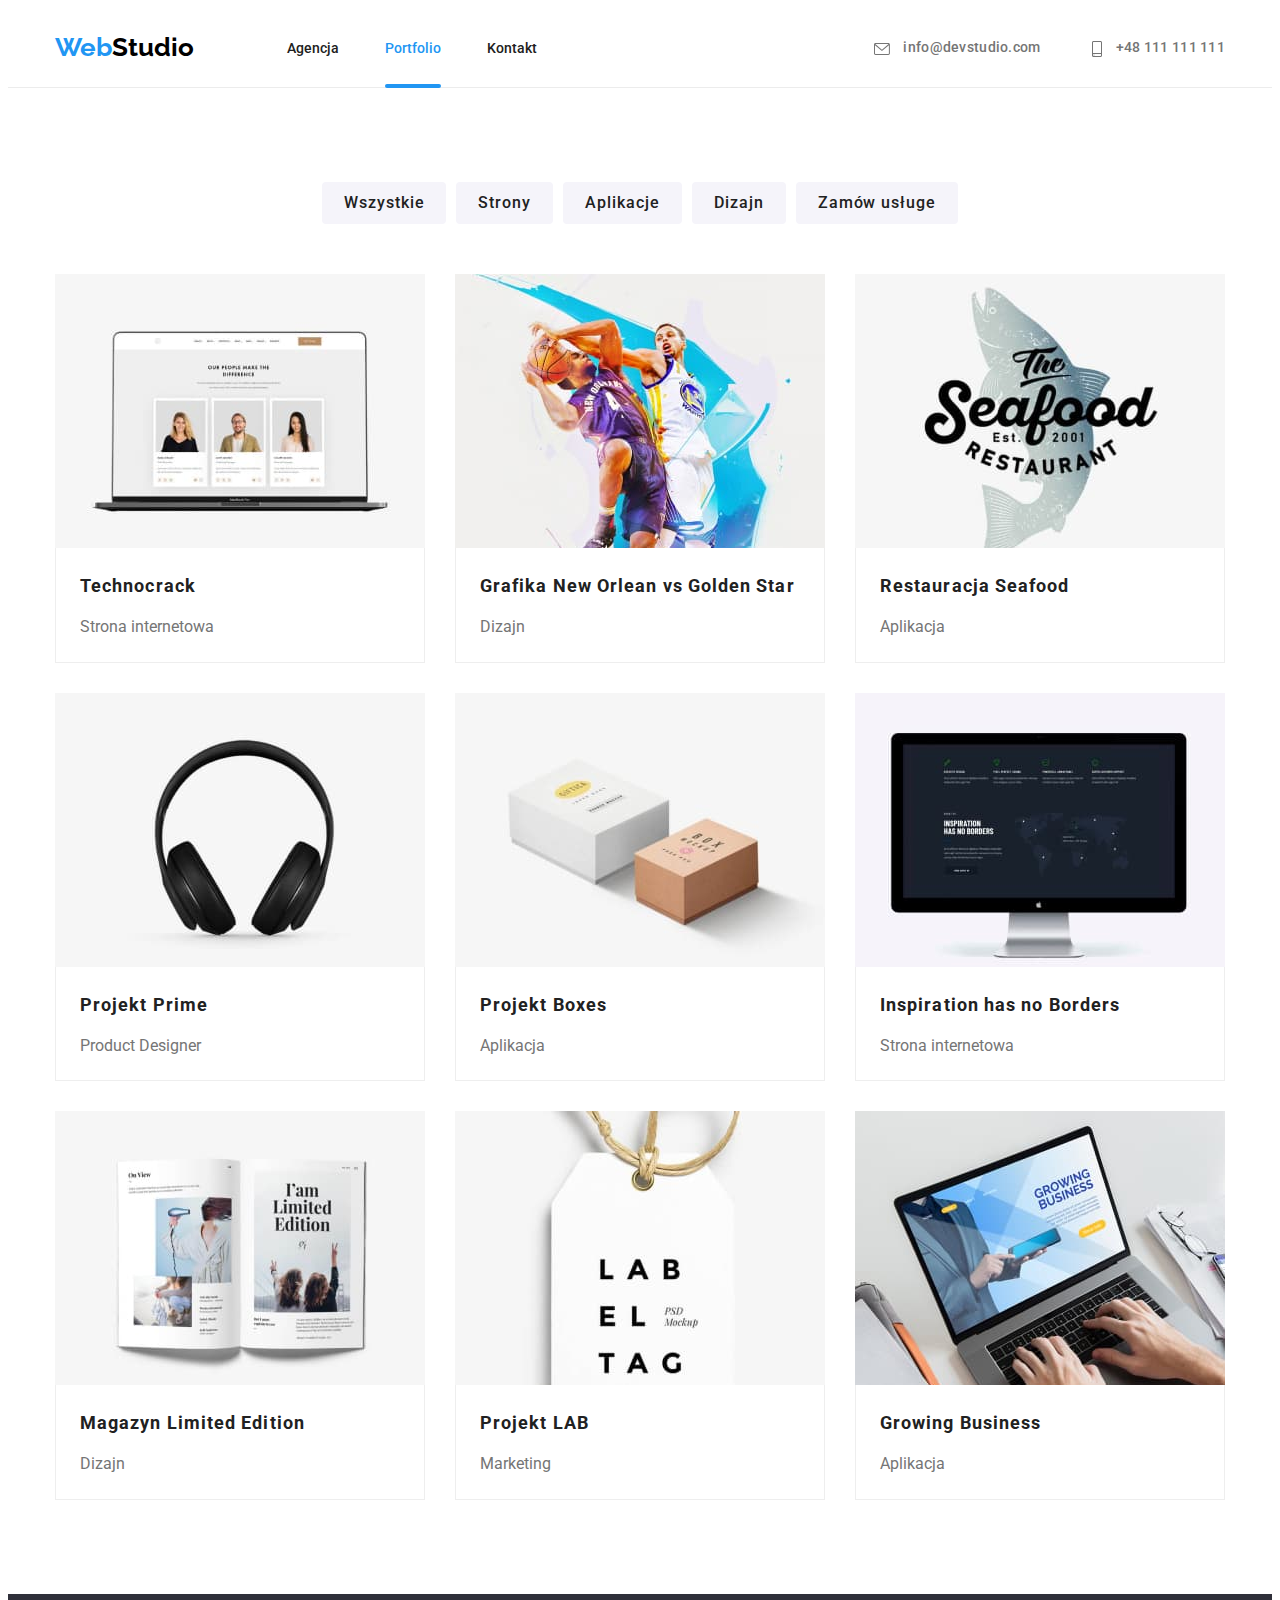
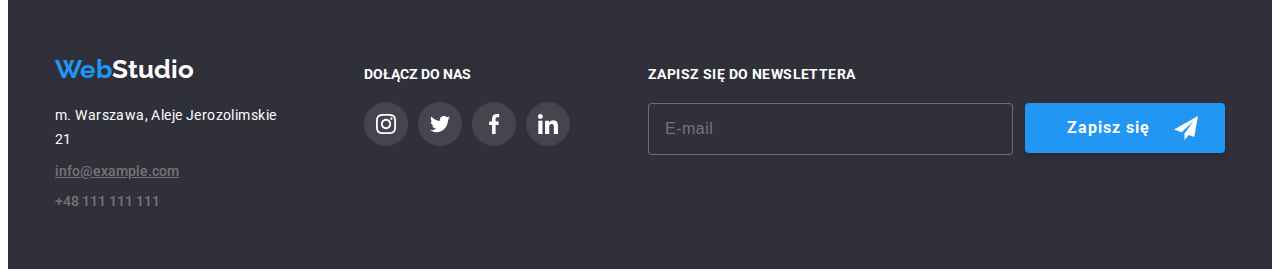
==== commit e6b665b1: "Mentor Changes" ====
--- a/portfolio.html
+++ b/portfolio.html
@@ -6,45 +6,55 @@
         <meta name="viewport" content="width=device-width, initial-scale=1.0" />
         <link
             rel="stylesheet"
-            href="node_modules/modern-normalize/modern-normalize.css"
+            href="https://cdnjs.cloudflare.com/ajax/libs/modern-normalize/1.1.0/modern-normalize.min.css"
+            integrity="sha512-wpPYUAdjBVSE4KJnH1VR1HeZfpl1ub8YT/NKx4PuQ5NmX2tKuGu6U/JRp5y+Y8XG2tV+wKQpNHVUX03MfMFn9Q=="
+            crossorigin="anonymous"
+            referrerpolicy="no-referrer"
         />
         <link
             href="https://fonts.googleapis.com/css2?family=Raleway:wght@700&family=Roboto:wght@400;500;700;900&display=swap"
             rel="stylesheet"
         />
-        <link rel="stylesheet" href="css/styles.css" />
+        <link rel="stylesheet" href="css/main.min.css" />
         <title>Portfolio</title>
     </head>
     <body>
         <header class="header">
-            <div class="container">
-                <nav class="nav">
-                    <a class="logo" href="index.html"
+            <div class="container header__wrapper">
+                <nav class="header__nav">
+                    <a href="#" class="logo" href="index.html"
                         >Web<span class="logo__studio--dark">Studio</span></a
                     >
-                    <ul class="nav__list">
-                        <li>
-                            <a class="nav__link" href="index.html">Agencja</a>
+                    <ul class="header__nav-list">
+                        <li>
+                            <a class="header__nav-link" href="index.html"
+                                >Agencja</a
+                            >
                         </li>
                         <li>
                             <a
                                 href="portfolio.html"
-                                class="nav__link nav__link--active"
+                                class="header__nav-link header__nav-link--active"
+                                href="portfolio.html"
                                 >Portfolio</a
                             >
                         </li>
                         <li>
-                            <a href="#" class="nav__link">Kontakt</a>
+                            <a class="header__nav-link" href="#">Kontakt</a>
                         </li>
                     </ul>
                 </nav>
-                <ul class="contacts">
+                <ul class="header__contacts">
                     <li>
                         <a
-                            class="contacts__link"
+                            class="header__contacts-item"
                             href="mailto:info@devstudio.com"
                         >
-                            <svg width="16" height="12">
+                            <svg
+                                class="header__contacts-item-icon"
+                                width="16"
+                                height="12"
+                            >
                                 <use
                                     href="./images/icons.svg#icon-envelope-4"
                                 />
@@ -53,8 +63,15 @@
                         >
                     </li>
                     <li>
-                        <a href="tel:+48111111111" class="contacts__link">
-                            <svg width="12" height="16">
+                        <a
+                            href="tel:+48111111111"
+                            class="header__contacts-item"
+                        >
+                            <svg
+                                class="header__contacts-item-icon"
+                                width="12"
+                                height="16"
+                            >
                                 <use
                                     href="./images/icons.svg#icon-smartphone-2"
                                 />
@@ -339,17 +356,17 @@
                 </div>
             </div>
         </main>
-        <footer class="footer-section">
-            <div class="container">
-                <div class="footer-section__wrapper">
+        <footer class="footer">
+            <div class="container footer__wrapper">
+                <div class="footer__info">
                     <a href="#" class="logo" href="index.html"
-                        >Web<span class="logo_studio--bright">Studio</span></a
+                        >Web<span class="logo__studio--bright">Studio</span></a
                     >
-                    <address class="footer-section__address">
-                        <ul class="footer-section__list">
+                    <address class="footer__address">
+                        <ul class="footer__list">
                             <li>
                                 <a
-                                    class="footer-section__location"
+                                    class="footer__location"
                                     href="https://goo.gl/maps/EmtP7q1ZZn8QGGQb9"
                                     target="_blank"
                                     >m. Warszawa, Aleje Jerozolimskie 21</a
@@ -357,7 +374,7 @@
                             </li>
                             <li>
                                 <a
-                                    class="footer-section__contacts-link"
+                                    class="footer__mail"
                                     href="mailto:info@example.com"
                                     >info@example.com</a
                                 >
@@ -365,7 +382,7 @@
                             <li>
                                 <a
                                     href="#"
-                                    class="footer-section__contacts-link"
+                                    class="footer__contacts-link"
                                     href="tel:+48111111111"
                                     >+48 111 111 111</a
                                 >
@@ -373,29 +390,29 @@
                         </ul>
                     </address>
                 </div>
-                <div class="footer-section__social">
-                    <p class="footer-section__social-title">DOŁĄCZ DO NAS</p>
-                    <div class="footer-section__social-container">
-                        <a href="#" class="footer-section__social-icon">
+                <div class="footer__social">
+                    <p class="footer__social-title">DOŁĄCZ DO NAS</p>
+                    <div class="footer__social-container">
+                        <a href="#" class="footer__social-icon">
                             <svg width="20" height="20">
                                 <use
                                     href="./images/icons.svg#icon-instagram-2"
                                 />
                             </svg>
                         </a>
-                        <a href="#" class="footer-section__social-icon">
+                        <a href="#" class="footer__social-icon">
                             <svg width="20" height="20">
                                 <use href="./images/icons.svg#icon-twitter-1" />
                             </svg>
                         </a>
-                        <a href="#" class="footer-section__social-icon">
+                        <a href="#" class="footer__social-icon">
                             <svg width="20" height="20">
                                 <use
                                     href="./images/icons.svg#icon-facebook-1"
                                 />
                             </svg>
                         </a>
-                        <a href="#" class="footer-section__social-icon">
+                        <a href="#" class="footer__social-icon">
                             <svg width="20" height="20">
                                 <use
                                     href="./images/icons.svg#icon-linkedin-1"
@@ -404,21 +421,18 @@
                         </a>
                     </div>
                 </div>
-                <form class="footer-section__form">
-                    <label for="email" class="footer-section__label">
+                <form class="footer__form">
+                    <label for="email" class="footer__label">
                         Zapisz się do newslettera
                     </label>
-                    <div class="footer-section__newsletter">
+                    <div class="footer__newsletter">
                         <input
-                            class="footer-section__newsletter-input"
+                            class="footer__newsletter-input"
                             type="email"
                             name="email"
                             placeholder="E-mail"
                         />
-                        <button
-                            class="footer-section__newsletter-btn"
-                            type="submit"
-                        >
+                        <button class="footer__newsletter-btn" type="submit">
                             <p>Zapisz się</p>
                             <svg width="24" height="24">
                                 <use href="./images/icons.svg#icon-icon-send" />
--- a/css/main.min.css
+++ b/css/main.min.css
@@ -0,0 +1 @@
+*,*::before,*::after{-webkit-box-sizing:border-box;box-sizing:border-box}h1,h2,h3,h4,h5,h6,ul,p{margin:0;padding:0}body{font-family:"Roboto",sans-serif;color:#212121}.container{max-width:1200px;padding:0 15px;margin:0 auto}.section{padding:94px 0}img,svg{vertical-align:middle}ul{list-style-type:none;margin:0;padding:0}.visually-hidden{position:absolute;width:1px;height:1px;margin:-1px;border:0;padding:0;white-space:nowrap;-webkit-clip-path:inset(100%);clip-path:inset(100%);clip:rect(0 0 0 0);overflow:hidden}.header{border-bottom:1px solid #ececec;padding-top:24px;padding-bottom:25px}.header__wrapper{display:-webkit-box;display:-ms-flexbox;display:flex;-webkit-box-pack:justify;-ms-flex-pack:justify;justify-content:space-between;-webkit-box-align:center;-ms-flex-align:center;align-items:center}.header__nav{display:-webkit-box;display:-ms-flexbox;display:flex;-webkit-box-align:center;-ms-flex-align:center;align-items:center;-webkit-box-pack:justify;-ms-flex-pack:justify;justify-content:space-between}.header__nav-list{display:-webkit-box;display:-ms-flexbox;display:flex;-webkit-box-pack:justify;-ms-flex-pack:justify;justify-content:space-between;gap:46px}.header__nav-link{font-size:14px;position:relative;font-weight:500;line-height:16px;color:#212121;list-style-type:none;text-decoration:none;-webkit-transition-duration:250ms;transition-duration:250ms;-webkit-transition-timing-function:cubic-bezier(0.4, 0, 0.2, 1);transition-timing-function:cubic-bezier(0.4, 0, 0.2, 1)}.header__nav-link--active{color:#2196f3;font-weight:500;text-decoration:none}.header__nav-link--active::after{content:"";position:absolute;top:44px;left:0px;width:100%;height:4px;background-color:#2196f3;border-radius:2px}.header__nav-link:is(:hover,:focus){color:#2196f3}.header__nav-link:is(:hover,:focus)::after{content:"";position:absolute;top:44px;left:0px;width:100%;height:4px;background-color:#2196f3;border-radius:2px}.header__contacts{display:-webkit-box;display:-ms-flexbox;display:flex;-webkit-box-align:center;-ms-flex-align:center;align-items:center;gap:50px}.header__contacts-item{color:#757575;text-decoration:none;font-size:14px;font-weight:500;letter-spacing:.02em;line-height:1.17;fill:currentColor}.header__contacts-item:is(:hover,:focus){color:#2196f3}.header__contacts-item-icon{margin-right:10px}.logo{font-family:"Raleway";font-weight:700;font-size:26px;color:#2196f3;margin-right:93px;text-decoration:none}.logo__studio--dark{color:#000}.logo__studio--bright{color:#fff}.first-section{background-color:#2f303a;padding-top:200px;padding-bottom:200px;display:-webkit-box;display:-ms-flexbox;display:flex;-webkit-box-pack:center;-ms-flex-pack:center;justify-content:center;-webkit-box-align:center;-ms-flex-align:center;align-items:center;background-image:-webkit-gradient(linear, left top, right top, from(rgba(47, 48, 58, 0.4)), to(rgba(47, 48, 58, 0.4))),url(../images/back-ground-1.jpg);background-image:linear-gradient(to right, rgba(47, 48, 58, 0.4), rgba(47, 48, 58, 0.4)),url(../images/back-ground-1.jpg);background-size:auto;background-repeat:no-repeat;background-position:center center;fill-opacity:.6;margin:0 auto;color:#fff;text-align:center}.first-section__title{margin:0 auto;font-weight:900;font-size:44px;line-height:1.4em;text-align:center;letter-spacing:.06em;text-transform:uppercase;line-height:1.3636;max-width:700px}.first-section__btn{font-family:"Roboto",sans-serif;-webkit-box-sizing:border-box;box-sizing:border-box;width:200px;height:50px;border-radius:5px;border:0px;background-color:#2196f3;color:#fff;margin-top:30px;cursor:pointer;font-weight:700;letter-spacing:.06em;-webkit-box-shadow:0px 4px 4px 0px rgba(0,0,0,.1490196078);box-shadow:0px 4px 4px 0px rgba(0,0,0,.1490196078)}.section__tittle{font-weight:700;font-size:36px;line-height:1.16;text-align:center;letter-spacing:.03em;color:#212121;padding-bottom:50px}.second-section{display:-webkit-box;display:-ms-flexbox;display:flex;gap:30px}.second-section__icon{border-radius:4px;width:270px;height:120px;display:-webkit-box;display:-ms-flexbox;display:flex;-webkit-box-pack:center;-ms-flex-pack:center;justify-content:center;-webkit-box-align:center;-ms-flex-align:center;align-items:center;background-color:#f5f4fa;margin-bottom:30px}.second-section__title{font-style:normal;font-weight:700;font-size:14px;letter-spacing:.03em;text-transform:uppercase;color:#212121;margin-bottom:10px}.second-section__text{line-height:1.7;color:#757575}.third-section{margin-top:-94px}.third-section__pictures-list{display:-webkit-box;display:-ms-flexbox;display:flex;-webkit-box-pack:center;-ms-flex-pack:center;justify-content:center;gap:30px}.third-section__pictures-item{position:relative}.third-section__pictures-subtitles{display:-webkit-box;display:-ms-flexbox;display:flex;-webkit-box-pack:center;-ms-flex-pack:center;justify-content:center;-webkit-box-align:center;-ms-flex-align:center;align-items:center;background-color:rgba(47,48,58,.8);color:#fff;text-transform:uppercase;font-size:14px;font-weight:700;padding:27px 0;width:370px;position:absolute;bottom:0}.fourth-section{background-color:#f5f4fa;margin-bottom:0}.fourth-section__list{display:-webkit-box;display:-ms-flexbox;display:flex;-ms-flex-wrap:nowrap;flex-wrap:nowrap;gap:30px}.fourth-section__card{-webkit-box-pack:center;-ms-flex-pack:center;justify-content:center;background-color:#fff;border-radius:4px;-webkit-box-shadow:0px 2px 1px 0px rgba(0,0,0,.2),0px 1px 1px 0px rgba(0,0,0,.1411764706),0px 1px 3px 0px rgba(0,0,0,.1215686275);box-shadow:0px 2px 1px 0px rgba(0,0,0,.2),0px 1px 1px 0px rgba(0,0,0,.1411764706),0px 1px 3px 0px rgba(0,0,0,.1215686275)}.fourth-section__fullname{padding:30px 99px 5px 99px;font-weight:500;font-size:16px}.fourth-section__job-name{padding-bottom:16px;font-size:16px;color:#757575;display:-webkit-box;display:-ms-flexbox;display:flex;-webkit-box-pack:center;-ms-flex-pack:center;justify-content:center}.fourth-section__svg-container{display:-webkit-box;display:-ms-flexbox;display:flex;-webkit-box-pack:center;-ms-flex-pack:center;justify-content:center;-webkit-box-align:center;-ms-flex-align:center;align-items:center;gap:10px;padding-bottom:16px;fill:currentColor}.fourth-section__social-icon{display:-webkit-box;display:-ms-flexbox;display:flex;-webkit-box-pack:center;-ms-flex-pack:center;justify-content:center;-webkit-box-align:center;-ms-flex-align:center;align-items:center;width:44px;height:44px;fill:#afb1b8;border-radius:50%;-webkit-transition-duration:250ms;transition-duration:250ms;-webkit-transition-timing-function:cubic-bezier(0.4, 0, 0.2, 1);transition-timing-function:cubic-bezier(0.4, 0, 0.2, 1)}.fourth-section__social-icon:hover,.fourth-section__social-icon:focus{fill:#fff;background-color:#2196f3}.our-customers{display:-webkit-box;display:-ms-flexbox;display:flex;fill:#afb1b8;-webkit-box-pack:center;-ms-flex-pack:center;justify-content:center;gap:30px;fill:#757575}.our-customers__logo{display:-webkit-box;display:-ms-flexbox;display:flex;-webkit-box-pack:center;-ms-flex-pack:center;justify-content:center;-webkit-box-align:center;-ms-flex-align:center;align-items:center;padding:5px;border:1px solid #afb1b8;border-radius:5px;width:170px;height:92px;fill:#757575;-webkit-transition-duration:250ms;transition-duration:250ms;-webkit-transition-timing-function:cubic-bezier(0.4, 0, 0.2, 1);transition-timing-function:cubic-bezier(0.4, 0, 0.2, 1)}.our-customers__logo:hover,.our-customers__logo:focus{fill:#2196f3;border-color:#2196f3}.projects{margin-top:94px;margin-bottom:94px}.projects__btns-list{display:-webkit-box;display:-ms-flexbox;display:flex;-webkit-box-pack:center;-ms-flex-pack:center;justify-content:center}.projects__btn{font-family:"Roboto",sans-serif;font-weight:500;font-size:16px;line-height:1.88;letter-spacing:.06em;color:#212121;background-color:#f5f4fa;cursor:pointer;border:none;padding:6px 22px;border-radius:4px;margin:0 5px 50px 5px;-webkit-transition-duration:250ms;transition-duration:250ms;-webkit-transition-timing-function:cubic-bezier(0.4, 0, 0.2, 1);transition-timing-function:cubic-bezier(0.4, 0, 0.2, 1)}.projects__btn:hover,.projects__btn:focus{color:#fff;background-color:#2196f3;-webkit-box-shadow:0px 2px 2px 0px rgba(0,0,0,.1215686275),0px 1px 2px 0px rgba(0,0,0,.0784313725),0px 3px 1px 0px rgba(0,0,0,.1019607843);box-shadow:0px 2px 2px 0px rgba(0,0,0,.1215686275),0px 1px 2px 0px rgba(0,0,0,.0784313725),0px 3px 1px 0px rgba(0,0,0,.1019607843)}.projects__items-list{display:-webkit-box;display:-ms-flexbox;display:flex;-ms-flex-wrap:wrap;flex-wrap:wrap;gap:30px}.projects__items-list{display:-webkit-box;display:-ms-flexbox;display:flex;-ms-flex-wrap:wrap;flex-wrap:wrap;gap:30px}.projects__pictures{position:relative;width:370px;height:274px;overflow:hidden}.projects__item:hover .projects__description-hidden{-webkit-transform:translateY(0);transform:translateY(0)}.projects__description-hidden{position:absolute;display:-webkit-box;display:-ms-flexbox;display:flex;-webkit-box-align:center;-ms-flex-align:center;align-items:center;background-color:rgba(33,150,243,.9);-webkit-transform:translateY(100%);transform:translateY(100%);-webkit-transition-property:-webkit-transform;transition-property:-webkit-transform;transition-property:transform;transition-property:transform, -webkit-transform;-webkit-transition-duration:250ms;transition-duration:250ms;-webkit-transition-timing-function:cubic-bezier(0.4, 0, 0.2, 1);transition-timing-function:cubic-bezier(0.4, 0, 0.2, 1);top:0;left:0;padding:49px 45px 49px 24px;width:100%;height:294px;color:#fff;font-size:18px;line-height:1.5;letter-spacing:.03em;text-align:left}.projects__description-box{border-bottom:1px solid #eee;border-right:1px solid #eee;border-left:1px solid #eee;z-index:3}.projects__title{padding:20px 24px 4px 24px;font-weight:700;font-size:18px;line-height:2;letter-spacing:.06em}.projects__subtitles{font-size:16px;line-height:1.85;color:#757575;margin:4px 4px 20px 24px}.projects__item:hover{-webkit-box-shadow:1px 4px 6px 0px rgba(0,0,0,.1607843137),0px 4px 4px 0px rgba(0,0,0,.0588235294),0px 1px 1px 0px rgba(0,0,0,.1215686275);box-shadow:1px 4px 6px 0px rgba(0,0,0,.1607843137),0px 4px 4px 0px rgba(0,0,0,.0588235294),0px 1px 1px 0px rgba(0,0,0,.1215686275);cursor:pointer}.footer{background-color:#2f303a;padding:60px 0}.footer__wrapper{display:-webkit-box;display:-ms-flexbox;display:flex}.footer__info{display:-webkit-box;display:-ms-flexbox;display:flex;-webkit-box-orient:vertical;-webkit-box-direction:normal;-ms-flex-direction:column;flex-direction:column}.footer__address{font-style:normal}.footer__list{margin-top:20px;display:-webkit-box;display:-ms-flexbox;display:flex;-webkit-box-orient:vertical;-webkit-box-direction:normal;-ms-flex-direction:column;flex-direction:column;gap:9px}.footer__location{font-size:14px;line-height:1.7;letter-spacing:.03em;color:#fff;text-decoration:none}.footer__mail{font-size:14px;color:#757575;text-decoration:underline;font-weight:500;line-height:1.7;-webkit-transition-duration:250ms;transition-duration:250ms;-webkit-transition-timing-function:cubic-bezier(0.4, 0, 0.2, 1);transition-timing-function:cubic-bezier(0.4, 0, 0.2, 1)}.footer__contacts-link{color:#757575;font-weight:500;cursor:pointer;font-size:14px;text-decoration:none;display:-webkit-box;display:-ms-flexbox;display:flex;-webkit-box-align:center;-ms-flex-align:center;align-items:center;gap:10px;fill:currentColor;-webkit-transition-duration:250ms;transition-duration:250ms;-webkit-transition-timing-function:cubic-bezier(0.4, 0, 0.2, 1);transition-timing-function:cubic-bezier(0.4, 0, 0.2, 1)}.footer__contacts-link:hover,.footer__contacts-link:focus,.footer__contacts-link:active{color:#2196f3}.footer__mail:hover,.footer__mail:focus{color:#2196f3}.footer__social{margin-left:70px;margin-top:12px}.footer__social-container{display:-webkit-box;display:-ms-flexbox;display:flex;-webkit-box-pack:start;-ms-flex-pack:start;justify-content:flex-start;gap:10px;-webkit-box-align:start;-ms-flex-align:start;align-items:flex-start}.footer__social-title{font-size:14px;font-weight:700;text-transform:uppercase;margin-bottom:20px;color:#fff}.footer__social-icon{display:-webkit-box;display:-ms-flexbox;display:flex;-webkit-box-pack:center;-ms-flex-pack:center;justify-content:center;-webkit-box-align:center;-ms-flex-align:center;align-items:center;width:44px;height:44px;fill:#fff;border-radius:50%;background:rgba(255,255,255,.1);-webkit-transition-duration:250ms;transition-duration:250ms;-webkit-transition-timing-function:cubic-bezier(0.4, 0, 0.2, 1);transition-timing-function:cubic-bezier(0.4, 0, 0.2, 1)}.footer__social-icon:hover,.footer__social-icon:focus{background:#2196f3}.footer__form{margin-left:78px;position:relative;top:11px}.footer__label{display:-webkit-box;display:-ms-flexbox;display:flex;padding-bottom:20px;color:#fff;font-weight:700;font-size:14px;line-height:1.3;letter-spacing:.03em;text-transform:uppercase}.footer__newsletter-btn{display:-webkit-box;display:-ms-flexbox;display:flex;padding-left:42px;padding-right:8px;-webkit-box-align:center;-ms-flex-align:center;align-items:center;gap:24px;fill:#fff;width:200px;height:50px;border:0px;margin-left:12px;background:#2196f3;-webkit-box-shadow:0px 4px 4px rgba(0,0,0,.15);box-shadow:0px 4px 4px rgba(0,0,0,.15);border-radius:4px;color:#fff;font-family:Roboto;font-size:16px;font-weight:700;line-height:1.9;letter-spacing:.06em;text-align:center}.footer__newsletter-input{font-size:16px;font-weight:500;line-height:1.25;letter-spacing:.03em;text-align:left;color:#fff;border:1px solid rgba(255,255,255,.3019607843);background:#2f303a;border-radius:4px;padding:15px 140px 15px 16px;outline:none}.footer__newsletter{display:-webkit-box;display:-ms-flexbox;display:flex}.backdrop{position:fixed;left:0;top:0;width:100%;height:100%;background-color:rgba(0,0,0,.2);display:-webkit-box;display:-ms-flexbox;display:flex;-webkit-box-pack:center;-ms-flex-pack:center;justify-content:center;-webkit-box-align:center;-ms-flex-align:center;align-items:center}.is-hidden{pointer-events:none;visibility:hidden;opacity:0;-webkit-transition:opacity 250ms ease,visibility 250ms ease;transition:opacity 250ms ease,visibility 250ms ease}.is-hidden .modal{-webkit-transform:translateX(-50%) translateY(-50%) scale(0) rotate(0deg) skew(40deg, 40deg);transform:translateX(-50%) translateY(-50%) scale(0) rotate(0deg) skew(40deg, 40deg)}.modal{position:relative;width:528px;min-height:581px;background-color:#fff;-webkit-box-shadow:0px 1px 3px rgba(0,0,0,.12),0px 1px 1px rgba(0,0,0,.14),0px 2px 1px rgba(0,0,0,.2);box-shadow:0px 1px 3px rgba(0,0,0,.12),0px 1px 1px rgba(0,0,0,.14),0px 2px 1px rgba(0,0,0,.2);border-radius:4px;-webkit-transform:translate(0, 0),scale(1) rotate(0deg) skew(0, 0);transform:translate(0, 0),scale(1) rotate(0deg) skew(0, 0);-webkit-transition:all 250ms ease;transition:all 250ms ease}.modal__btn-exit{position:absolute;top:8px;right:8px;width:30px;height:30px;border:1px solid rgba(0,0,0,.1);background-color:#fff;border-radius:50%;cursor:pointer;display:-webkit-box;display:-ms-flexbox;display:flex;-webkit-box-pack:center;-ms-flex-pack:center;justify-content:center;-webkit-box-align:center;-ms-flex-align:center;align-items:center}.modal__form{display:-webkit-box;display:-ms-flexbox;display:flex;-webkit-box-orient:vertical;-webkit-box-direction:normal;-ms-flex-direction:column;flex-direction:column;padding:12px 40px 31px 40px;background-color:inherit}.modal__h3{padding:40px 40px 0px 40px;font-size:20px;font-weight:700;line-height:23px;letter-spacing:.03em;text-align:center}.modal__label{font-size:12px;line-height:14px;letter-spacing:.01em;text-align:left;color:#757575;margin-bottom:4px;margin-top:10px}.modal__input{width:100%;font-size:12px;height:40px;border:1px solid rgba(33,33,33,.2);border-radius:4px;padding:14px 0 14px 42px;-webkit-transition-duration:250ms;transition-duration:250ms;-webkit-transition-timing-function:cubic-bezier(0.4, 0, 0.2, 1);transition-timing-function:cubic-bezier(0.4, 0, 0.2, 1)}.modal__input-wrapper{position:relative}.modal__textarea{width:448px;height:120px;border:1px solid rgba(33,33,33,.2);border-radius:4px;margin-bottom:20px;color:rgba(117,117,117,.5019607843);padding:12px 16px 12px 16px;outline:none;font-size:12px;font-weight:400;letter-spacing:.01em;text-align:left;-webkit-transition-duration:250ms;transition-duration:250ms;-webkit-transition-timing-function:cubic-bezier(0.4, 0, 0.2, 1);transition-timing-function:cubic-bezier(0.4, 0, 0.2, 1)}.modal__textarea:focus{border-color:#2196f3}.modal__btn{width:200px;height:50px;-webkit-box-shadow:0px 4px 4px rgba(0,0,0,.15);box-shadow:0px 4px 4px rgba(0,0,0,.15);border-radius:4px;background-color:#2196f3;margin:0 auto;border:0px;color:#fff;font-family:Roboto;font-size:16px;font-weight:700;line-height:1.9;letter-spacing:.06em}.modal__terms{display:-webkit-box;display:-ms-flexbox;display:flex;-webkit-box-align:center;-ms-flex-align:center;align-items:center;-webkit-box-pack:center;-ms-flex-pack:center;justify-content:center;gap:8px;margin-bottom:30px;color:#757575;font-size:14px;line-height:1.7;letter-spacing:.03em}.modal__terms-link{color:#2196f3}.modal__checkbox{display:none}.modal__checkbox-border{position:relative;border:1px solid #212121;width:16px;height:15px;border-radius:2px}.modal__checkbox-svg{position:absolute;top:-1px;left:-1px;opacity:0;cursor:pointer;-webkit-transition-duration:250ms;transition-duration:250ms;-webkit-transition-timing-function:cubic-bezier(0.4, 0, 0.2, 1);transition-timing-function:cubic-bezier(0.4, 0, 0.2, 1)}.modal__input:focus{border-color:#2196f3;outline:none;-webkit-transition-duration:250ms;transition-duration:250ms;-webkit-transition-timing-function:cubic-bezier(0.4, 0, 0.2, 1);transition-timing-function:cubic-bezier(0.4, 0, 0.2, 1)}.modal__checkbox-svg:checked+.modal__checkbox-border{border-color:#2196f3}.modal__checkbox:checked+.modal__checkbox-border>.modal__checkbox-svg{opacity:1}.modal__input:focus+svg{fill:#2196f3;-webkit-transition-duration:250ms;transition-duration:250ms;-webkit-transition-timing-function:cubic-bezier(0.4, 0, 0.2, 1);transition-timing-function:cubic-bezier(0.4, 0, 0.2, 1)}.modal__input-wrapper>svg{position:absolute;top:11px;left:12px}/*# sourceMappingURL=main.min.css.map */